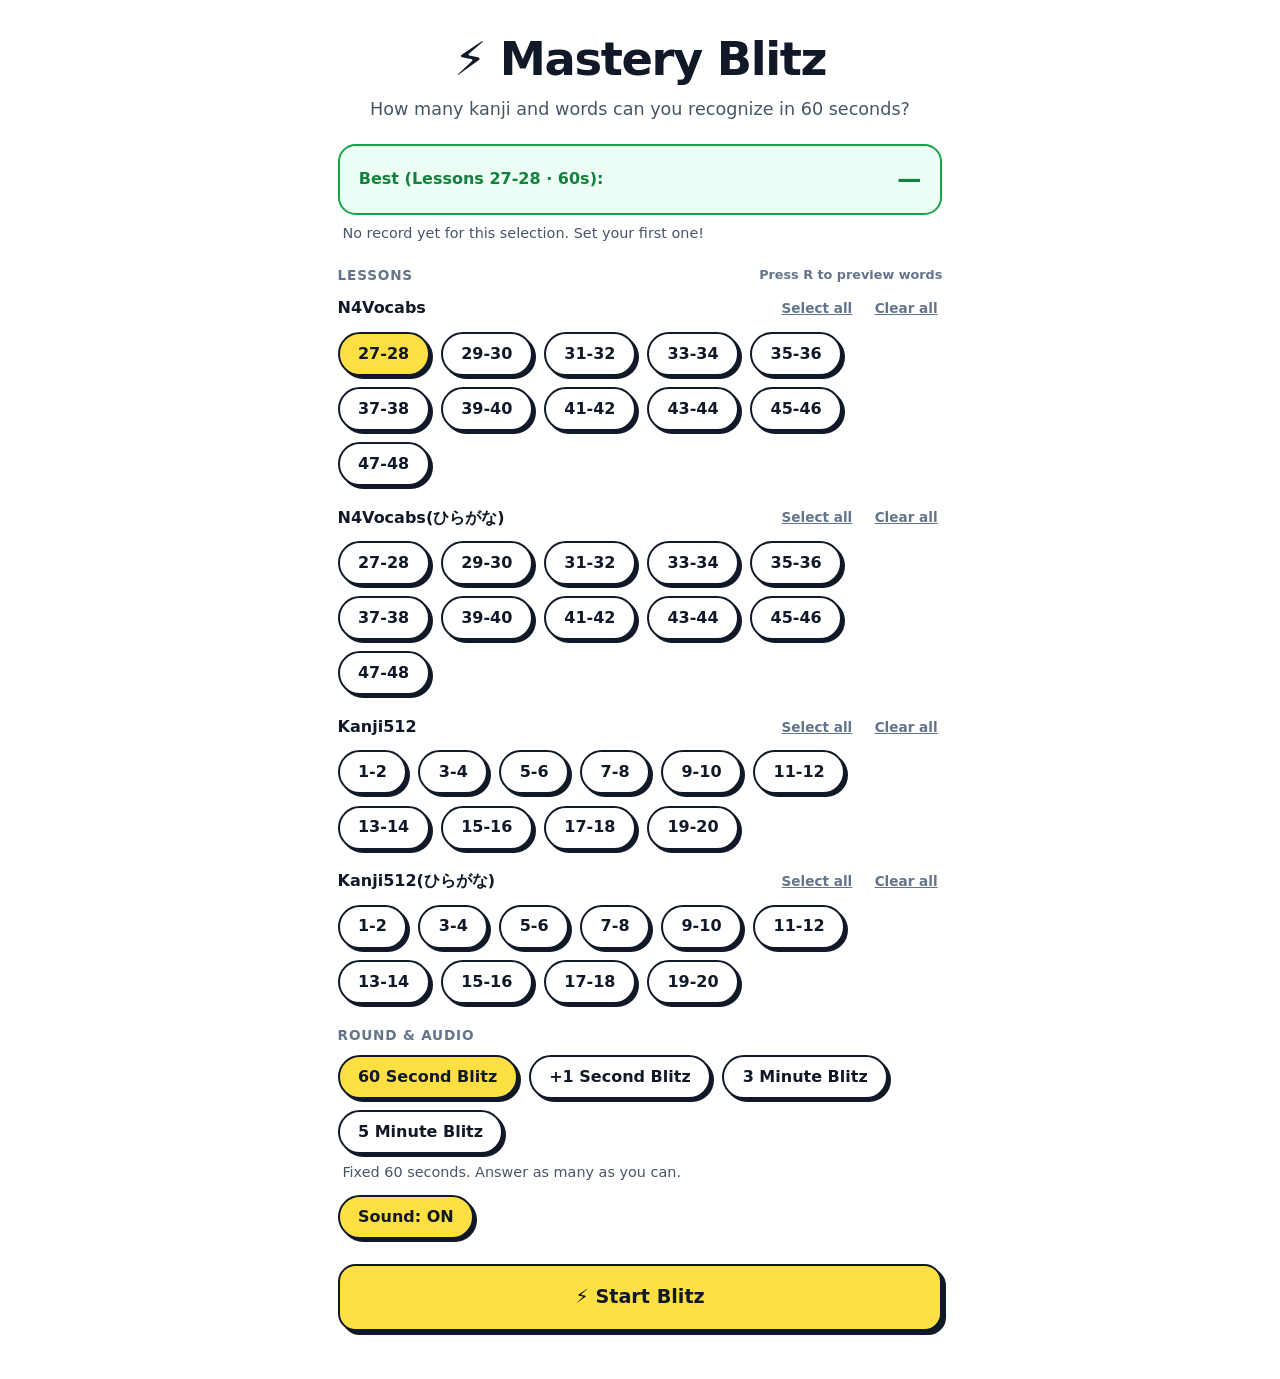
==== extra-star-student.html @ 7ad1be52 "Add files via upload" ====
<!doctype html>
<html lang="en">
<head>
<meta charset="utf-8">
<meta name="viewport" content="width=device-width, initial-scale=1, viewport-fit=cover">
<title>Mastery Blitz</title>
<style>
:root{--bg:#fff;--surface:#fff;--ink:#111827;--muted:#475569;--label:#64748b;--line:#111827;--shadow:#111827;--yellow:#ffe043;--on-y:#111827;--good:#15803d;--good-bg:#ecfdf5;--good-line:#16a34a;--bad:#b91c1c;--bad-bg:#fee2e2;--warn-bg:#fef3c7;--warn:#92400e;--warn-line:#d97706;box-sizing:border-box;padding-top:env(safe-area-inset-top,0px);padding-bottom:env(safe-area-inset-bottom,0px)}
@media (prefers-color-scheme:dark){:root:not([data-theme="light"]){--bg:#0b1220;--surface:#131c2e;--ink:#f1f5f9;--muted:#cbd5e1;--label:#94a3b8;--line:#e2e8f0;--shadow:#e2e8f0;--good:#4ade80;--good-bg:#052e1b;--good-line:#22c55e;--bad:#fca5a5;--bad-bg:#450a0a;--warn-bg:#422006;--warn:#fcd34d;--warn-line:#f59e0b}}
:root[data-theme="dark"]{--bg:#0b1220;--surface:#131c2e;--ink:#f1f5f9;--muted:#cbd5e1;--label:#94a3b8;--line:#e2e8f0;--shadow:#e2e8f0;--good:#4ade80;--good-bg:#052e1b;--good-line:#22c55e;--bad:#fca5a5;--bad-bg:#450a0a;--warn-bg:#422006;--warn:#fcd34d;--warn-line:#f59e0b}
*,*::before,*::after{box-sizing:inherit}
html,body{margin:0}
body{background:var(--bg);color:var(--ink);font:16px/1.4 "Segoe UI",system-ui,-apple-system,"Hiragino Sans","Yu Gothic",sans-serif;min-height:100%}
main{max-width:640px;margin:0 auto;padding:1.5rem 1.1rem 3rem}
[hidden]{display:none!important}
h1{font-size:clamp(2rem,8vw,2.9rem);font-weight:900;letter-spacing:-.03em;text-align:center;margin:.2rem 0 .3rem}
.sub{text-align:center;color:var(--muted);font-size:1.1rem;margin:0 0 1.4rem}
.lbl{color:var(--label);font-weight:800;font-size:.85rem;letter-spacing:.06em;text-transform:uppercase;margin:1.4rem 0 .6rem;display:flex;justify-content:space-between;align-items:center;gap:.5rem}
.lbl .mini{display:flex;gap:.9rem}
.part{display:flex;justify-content:space-between;align-items:center;gap:.5rem;margin:1.1rem 0 .55rem;font-weight:800;color:var(--ink)}.part:first-child{margin-top:0}.part .mini{display:flex;gap:.8rem}.part .link{font-size:.85rem}
.row{display:flex;flex-wrap:wrap;gap:.7rem}
button{font:inherit;color:inherit;cursor:pointer}
.chip,.btn{border:2.5px solid var(--line);border-radius:999px;background:var(--surface);color:var(--ink);font-weight:800;padding:.55rem 1.15rem;box-shadow:3px 3px 0 var(--shadow);transition:transform .08s,box-shadow .08s}
.chip:active,.btn:active,.opt:active{transform:translate(2px,2px);box-shadow:1px 1px 0 var(--shadow)}
.chip[aria-pressed="true"],.btn.y{background:var(--yellow);color:var(--on-y)}
.btn.pill{border-color:var(--warn-line);background:var(--warn-bg);color:var(--warn);box-shadow:none;cursor:default}
.btn.go{display:flex;width:100%;justify-content:center;gap:.6rem;border-radius:1.1rem;padding:1.1rem;font-size:1.2rem;margin-top:1.6rem;box-shadow:4px 4px 0 var(--shadow)}
.btn.go:disabled{opacity:.45;cursor:not-allowed}
.link{background:none;border:0;color:var(--label);font-weight:700;text-decoration:underline;padding:.3rem}
:focus-visible{outline:3px solid #2563eb;outline-offset:3px}
.best{display:flex;justify-content:space-between;align-items:center;gap:1rem;border:2.5px solid var(--good-line);background:var(--good-bg);color:var(--good);border-radius:1.1rem;padding:1.05rem 1.2rem;font-weight:800;box-shadow:0 0 0 0}
.best b{font-size:1.5rem;white-space:nowrap}
.bestsub{color:var(--muted);font-size:.9rem;margin:.5rem .3rem 0}
.hist{list-style:none;margin:0;padding:0;display:grid;gap:.4rem}
.hist li{display:flex;justify-content:space-between;gap:1rem;border-bottom:1.5px dashed var(--label);padding:.35rem 0;color:var(--muted);font-size:.95rem}
.hist b{color:var(--ink)}
/* play */
.hud{display:grid;grid-template-columns:auto 1fr auto;gap:1rem;align-items:end;margin-bottom:.7rem}
.hud small{display:block;color:var(--label);font-weight:800;font-size:.75rem;text-transform:uppercase;letter-spacing:.06em}
.hud b{font-size:2rem;font-weight:900;line-height:1;font-variant-numeric:tabular-nums}
.hud .sc{text-align:center}
.hud .tm.low b{color:var(--bad)}
.streak{border:2.5px solid var(--line);border-radius:999px;padding:.35rem .8rem;font-weight:800;background:var(--surface);white-space:nowrap}
.streak.hot{background:var(--yellow);color:var(--on-y)}
.bar{height:14px;border:2.5px solid var(--line);border-radius:99px;overflow:hidden;background:var(--surface)}
.bar i{display:block;height:100%;width:100%;background:var(--yellow);transform-origin:left}
.card{position:relative;border:2.5px solid var(--line);border-radius:1.4rem;background:var(--surface);box-shadow:5px 5px 0 var(--shadow);text-align:center;padding:2rem 1rem 1.4rem;margin:1.2rem 0}
.kanji{font-family:"Hiragino Sans","Yu Gothic","Noto Sans JP","Meiryo",sans-serif;font-weight:700;font-size:clamp(3rem,15vw,5.5rem);line-height:1.15;overflow-wrap:anywhere}
.kanji.long{font-size:clamp(2.2rem,10vw,3.8rem)}
.ask{margin:.6rem 0 0;color:var(--label);font-weight:700;font-size:.9rem}
.pop{position:absolute;right:1rem;top:.7rem;font-weight:900;color:var(--good);opacity:0;pointer-events:none}
.pop.show{animation:pop .7s ease-out}
@keyframes pop{0%{opacity:1;transform:translateY(6px)}100%{opacity:0;transform:translateY(-14px)}}
.opts{display:grid;grid-template-columns:1fr 1fr;gap:.8rem}
@media(max-width:430px){.opts{grid-template-columns:1fr}}
.opt{display:flex;gap:.7rem;align-items:center;text-align:left;border:2.5px solid var(--line);border-radius:1rem;background:var(--surface);color:var(--ink);font-weight:800;font-size:1.05rem;padding:.95rem 1rem;box-shadow:3px 3px 0 var(--shadow);min-height:3.6rem}
.opt kbd{flex:none;display:grid;place-items:center;width:1.7rem;height:1.7rem;border:2px solid var(--line);border-radius:.45rem;font:800 .8rem inherit;font-family:inherit}
.opt.good{background:var(--good-bg);border-color:var(--good-line);color:var(--good)}
.opt.bad{background:var(--bad-bg);border-color:var(--bad);color:var(--bad)}
.opt:disabled{cursor:default}
.opt.kana{font-family:"Hiragino Sans","Yu Gothic","Noto Sans JP","Meiryo",sans-serif;font-size:1.25rem}
/* result */
.big{text-align:center;margin:1rem 0}
.big b{display:block;font-size:clamp(3rem,16vw,4.6rem);font-weight:900;letter-spacing:-.03em;line-height:1}
.newbest{background:var(--yellow);color:var(--on-y);border:2.5px solid var(--line);border-radius:999px;font-weight:900;padding:.5rem 1.2rem;display:inline-block;box-shadow:3px 3px 0 var(--shadow);margin-bottom:.8rem}
.stats{display:grid;grid-template-columns:repeat(5,1fr);gap:.6rem;margin:1.2rem 0}
.stats div{border:2.5px solid var(--line);border-radius:1rem;padding:.7rem .3rem;text-align:center;background:var(--surface)}
.stats b{display:block;font-size:1.5rem;font-weight:900}
.stats small{color:var(--label);font-weight:700;font-size:.78rem;white-space:nowrap}
@media(max-width:430px){.stats{grid-template-columns:1fr 1fr}.stats div:last-child{grid-column:span 2}}
.miss{list-style:none;padding:0;margin:0;display:grid;gap:.5rem}
.miss li{display:flex;align-items:baseline;gap:.9rem;border:2px solid var(--line);border-radius:.9rem;padding:.55rem .9rem;background:var(--surface)}
.miss .kanji{font-size:1.6rem;min-width:4.5rem}
.miss span{color:var(--muted);font-weight:700}.miss span b{color:var(--good);font-size:1.05rem}.miss span small{color:var(--bad);font-weight:600;font-size:.85rem}
.two{display:grid;grid-template-columns:1fr 1fr;gap:.8rem;margin-top:1.4rem}
.two .btn{border-radius:1rem;padding:.9rem}
.rv{text-transform:none;letter-spacing:0;font-size:.8rem;font-weight:700}.rv.on{background:var(--yellow);color:var(--on-y);border:2px solid var(--line);border-radius:999px;padding:.1rem .65rem}
.peek{position:fixed;z-index:15;width:min(440px,calc(100vw - 24px));max-height:min(60vh,420px);overflow-y:auto;border:2.5px solid var(--line);border-radius:1.1rem;background:var(--surface);box-shadow:5px 5px 0 var(--shadow);padding:.8rem .9rem}
.peek h3{margin:0 0 .5rem;font-size:1rem;font-weight:900;display:flex;justify-content:space-between;gap:1rem}.peek h3 span{color:var(--label);font-weight:700;font-size:.85rem}
.peek ul{list-style:none;margin:0;padding:0;display:grid;grid-template-columns:1fr 1fr;gap:.3rem .9rem}
.peek li{display:flex;align-items:baseline;gap:.6rem;border-bottom:1.5px dashed var(--label);padding:.2rem 0;min-width:0}
.peek li .kanji{font-size:1.25rem;flex:none}.peek li span:last-child{color:var(--muted);font-weight:700;font-size:.9rem;overflow-wrap:anywhere}
@media(max-width:430px){.peek ul{grid-template-columns:1fr}}
.tm{position:relative}.pop.tp{left:100%;right:auto;top:0;margin-left:.4rem;white-space:nowrap}
.ov{position:fixed;inset:0;z-index:20;display:grid;place-items:center;background:var(--bg);padding:1.2rem}
.pm{width:min(380px,100%);border:2.5px solid var(--line);border-radius:1.4rem;background:var(--surface);box-shadow:6px 6px 0 var(--shadow);padding:1.5rem;display:grid;gap:.8rem;text-align:center}
.pm h2{margin:0;font-size:1.8rem;font-weight:900}.pm p{margin:0 0 .3rem;color:var(--muted)}.pm small{color:var(--label);font-weight:700}
.pm .btn{border-radius:1rem;padding:.9rem;font-size:1.05rem}
@media(prefers-reduced-motion:reduce){.pop.show{animation:none;opacity:1}.chip,.btn{transition:none}}
</style>
</head>
<body>
<main>

<section id="setup">
  <h1>⚡ Mastery Blitz</h1>
  <p class="sub" id="sub"></p>
  <div class="best"><span id="bestLbl">Best:</span><b id="bestPts">—</b></div>
  <p class="bestsub" id="bestSub"></p>

  <div class="lbl"><span>Lessons</span><span class="rv" id="rvHint"></span></div>
  <div id="chips"></div>

  <div class="lbl"><span>Round &amp; audio</span></div>
  <div class="row" id="modes"></div>
  <p class="bestsub" id="modeNote"></p>
  <div class="row" style="margin-top:.8rem"><button class="chip" id="snd" aria-pressed="true">Sound: ON</button></div>

  <button class="btn y go" id="start">⚡ Start Blitz</button>

  <div id="histWrap"><div class="lbl"><span>Recent rounds</span><button class="link" id="reset">Reset records</button></div><ul class="hist" id="hist"></ul></div>
</section>

<section id="play" hidden>
  <div class="hud">
    <div class="tm" id="tmBox"><small>Time</small><b id="tm">60</b><span class="pop tp" id="tpop">+1s</span></div>
    <div class="sc"><small>Score</small><b id="sc">0</b></div>
    <div class="streak" id="stk">Streak 0</div>
  </div>
  <div class="bar"><i id="bar"></i></div>
  <div class="card"><span class="pop" id="pop"></span><div class="kanji" id="k" lang="ja"></div><p class="ask">What does it mean?</p></div>
  <div class="opts" id="opts" aria-live="polite"></div>
  <p style="margin:1.2rem 0 0;display:flex;justify-content:center;gap:1.6rem"><button class="link" id="pz">Pause (Esc)</button><button class="link" id="quit">End round</button></p>
</section>

<section id="result" hidden>
  <div class="big"><div id="nb"></div><small style="color:var(--label);font-weight:800">TIME’S UP · FINAL SCORE</small><b id="rs">0</b><span id="rl" style="color:var(--muted);font-weight:700"></span></div>
  <div class="stats" id="rstats"></div>
  <div id="missWrap"><div class="lbl"><span id="missTitle">Review wrong answers</span></div><ul class="miss" id="miss"></ul></div>
  <div class="two"><button class="btn y" id="again">⚡ Play again</button><button class="btn" id="back">Change lessons</button></div>
</section>

</main>
<div class="peek" id="peek" hidden role="tooltip"></div>
<div class="ov" id="pause" hidden role="dialog" aria-modal="true" aria-label="Paused">
  <div class="pm"><h2>⏸ Paused</h2><p>The timer is stopped.</p>
    <button class="btn y" id="resume">▶ Resume</button>
    <button class="btn" id="restart">↻ Restart</button>
    <button class="btn" id="home">⌂ Main page</button>
    <small>Press Esc to resume</small></div>
</div>
<script>
const D = {
  "27-28": [
      ["空", "sky"],
      ["空港", "airport"],
      ["残業する", "to overtime"],
      ["産業", "industry"],
      ["工業", "industry"],
      ["授業", "class / lesson"],
      ["本日休業", "closure day"],
      ["鳥", "bird"],
      ["小鳥", "little bird"],
      ["白鳥", "swan"],
      ["通る", "to pass through"],
      ["通う", "to commute"],
      ["通学", "to go to school"],
      ["大通り", "main street"],
      ["交通", "traffic"],
      ["味", "taste"],
      ["意味", "meaning"],
      ["趣味", "hobby"],
      ["興味", "interest"],
      ["運", "luck"],
      ["運がいい", "good fortune"],
      ["運賃", "fare"],
      ["運転する", "to drive"],
      ["力", "strength"],
      ["体力", "strength"],
      ["色", "color"],
      ["茶色", "brown"],
      ["特色", "distinction"],
      ["景色", "scenery"],
      ["取る", "to take"],
      ["荷物", "baggage"],
      ["簡単", "easy"],
      ["覚える", "to memorize"],
      ["自動販売機", "automatic vending machine"],
      ["忙しい", "busy"],
      ["給料", "salary"],
      ["習慣", "custom"],
      ["涼しい", "cool"],
      ["涼風", "cool breeze"],
      ["将来", "future"],
      ["夢", "dream"],
      ["疲れる", "to get tired"],
      ["痛い", "painful"],
      ["彼", "he"],
      ["彼女", "she"],
      ["最近", "recently"],
      ["建てる", "to build"],
      ["着る", "to wear"],
      ["着く", "to arrive"],
      ["着物", "Japanese clothes"],
      ["出張", "business trip"],
      ["仕事", "work"],
      ["家事", "household chores"],
      ["火事", "fire"],
      ["用事", "business / engagement"],
      ["大事な", "important"],
      ["事", "thing / matter"],
      ["答える", "to answer"],
      ["答え", "answer"],
      ["解答", "answer"],
      ["元気な", "energetic"],
      ["元日", "New Year's Day"],
      ["紀元前", "before Christ / A.D."],
      ["明るい", "bright"],
      ["明日", "tomorrow"],
      ["発明", "invention"],
      ["近い", "near"],
      ["近所", "neighborhood / vicinity"],
      ["強い", "strong"],
      ["勉強する", "to study"],
      ["強風", "strong wind"],
      ["着信（メール）", "received mail"],
      ["映す", "reflect"],
      ["映画", "movie"],
      ["映画館", "theater"]
  ],
  "29-30": [
      ["地図", "map"],
      ["地下鉄", "subway train"],
      ["土地", "soil / land"],
      ["地震", "earthquake"],
      ["走る", "to run"],
      ["力走する", "runs as hard as one can"],
      ["集める", "to gather"],
      ["集まる", "assemble"],
      ["文集", "anthology"],
      ["集合する", "to assemble"],
      ["研究する", "to research"],
      ["研究者", "researcher"],
      ["研究室", "research room"],
      ["水曜日", "Wednesday"],
      ["重い", "heavy"],
      ["重大な", "important / serious"],
      ["体重", "weight"],
      ["池", "pond"],
      ["電池", "battery"],
      ["形", "shape"],
      ["人形", "doll"],
      ["正方形", "square"],
      ["図形", "figure"],
      ["ひ形", "rhombus"],
      ["横", "beside"],
      ["橋", "bridge"],
      ["決める", "to decide"],
      ["相談", "consultation"],
      ["首相", "prime minister"],
      ["忘れる", "to forget"],
      ["夏", "summer"],
      ["授業", "lesson / class"],
      ["ご苦労さま", "thanks for today"],
      ["希望", "wish"],
      ["復習する", "to review"],
      ["植える", "to plant"],
      ["机", "table / desk"],
      ["真ん中", "center"],
      ["花びん", "flower vase"],
      ["うら", "back / rear"],
      ["地震", "earthquake"],
      ["電池", "battery"],
      ["地下鉄", "subway train"],
      ["特に", "especially"],
      ["特急", "express"],
      ["特別な", "special"],
      ["有名", "famous"],
      ["有名な", "famous"],
      ["有料", "with pay"],
      ["頼り", "dependence"],
      ["会社員", "company employee"],
      ["銀行員", "bank teller"],
      ["店員", "clerk"],
      ["会員", "member"],
      ["医者", "doctor"],
      ["医学", "medical science"],
      ["医院", "clinic"],
      ["者", "person"],
      ["歯医者", "dentist"],
      ["学者", "scholar"],
      ["作者", "author"],
      ["本屋", "bookstore"],
      ["屋上", "rooftop"],
      ["八百屋", "vegetable shop"],
      ["部屋", "room"],
      ["生む", "bear / give birth"],
      ["生産する", "to produce"],
      ["財産", "property / asset"],
      ["道具", "tools"],
      ["不足する", "run short"],
      ["不安な", "anxious"],
      ["不運な", "bad luck"],
      ["切る", "to cut"],
      ["切手", "stamp"],
      ["大切な", "important"],
      ["親切な", "kind"]
  ],
  "31-32": [
      ["東", "east"],
      ["東京", "Tokyo"],
      ["西", "west"],
      ["南", "south"],
      ["北", "north"],
      ["北海道", "Hokkaido"],
      ["雨", "rain"],
      ["風", "wind"],
      ["台風", "typhoon"],
      ["洋風", "western style"],
      ["風景", "scenery / view"],
      ["夕方", "evening"],
      ["方", "direction"],
      ["服", "clothes"],
      ["洋服", "western clothes"],
      ["和服", "Japanese clothes"],
      ["制服", "uniform"],
      ["予定", "schedule / plan"],
      ["晴れる", "to become sunny"],
      ["星", "star"],
      ["熱", "fever"],
      ["熱い", "hot"],
      ["暑い", "hot"],
      ["予約", "reservation"],
      ["約束", "promise"],
      ["辞書", "dictionary"],
      ["練習", "practice"],
      ["返す", "return"],
      ["返事", "reply"],
      ["返信", "answer / reply"],
      ["くり返す", "repeat"],
      ["最近", "recently"],
      ["続ける", "to continue"],
      ["お客さん", "customer"],
      ["角", "corner"],
      ["政治", "politics"],
      ["治る", "to cure"],
      ["合格", "to pass"],
      ["卒業", "to graduate"],
      ["入学試験", "entrance exam"],
      ["実験", "experiment"],
      ["経験", "experience"],
      ["実験する", "to have an exam"],
      ["連休", "successive holidays"],
      ["会議", "conference"],
      ["広い", "wide"],
      ["広場", "plaza"],
      ["広大な", "vast / broad"],
      ["良い", "good"],
      ["良心", "conscience"],
      ["海", "sea"],
      ["海外", "overseas"],
      ["北海道", "Hokkaido"],
      ["林", "wood"],
      ["小林さん", "Japanese family name"],
      ["林道", "path through a forest"],
      ["用事", "something to do"],
      ["利用する", "to use"],
      ["子供用", "for children"],
      ["赤い", "red"],
      ["赤ちゃん", "baby"],
      ["赤信号", "red light"],
      ["赤道", "equator"],
      ["森", "forest"],
      ["森さん", "Japanese family name"],
      ["森林", "forest"],
      ["正しい", "correct"],
      ["正月", "New Year / January"],
      ["正門", "main gate"],
      ["青い", "blue"],
      ["青空", "blue sky"],
      ["青春", "youth / adolescence"],
      ["白い", "white"],
      ["真っ黒", "pitch-black"]
  ],
  "33-34": [
      ["以内", "within"],
      ["以外", "other than"],
      ["以前", "before"],
      ["以上", "more than"],
      ["以下", "less than"],
      ["質問する", "to ask"],
      ["薬", "medicine"],
      ["目薬", "eye drop"],
      ["薬品", "medicine"],
      ["注意する", "to pay attention"],
      ["注文する", "to order"],
      ["注射", "injection"],
      ["閉める", "to close"],
      ["閉じる", "to close"],
      ["閉める", "to close"],
      ["閉館する", "closing building"],
      ["閉会式", "closing ceremony"],
      ["番", "number"],
      ["電話番号", "telephone number"],
      ["番号", "number"],
      ["交通", "traffic"],
      ["危ない", "dangerous"],
      ["道具", "tool"],
      ["出席", "attendance"],
      ["払う", "to pay"],
      ["無理", "impossible"],
      ["失敗", "fail"],
      ["失礼", "rude"],
      ["黄色", "yellow"],
      ["非常口", "emergency exit"],
      ["逃げる", "to escape"],
      ["規則", "rules"],
      ["守る", "to follow"],
      ["歯", "teeth"],
      ["並べる", "to arrange / line"],
      ["立ち入り禁止", "no entry"],
      ["本日休業", "closed today"],
      ["暑い", "hot"],
      ["下げる", "to lower"],
      ["上げる", "to lift"],
      ["入り口", "entrance"],
      ["説明", "explanation"],
      ["先", "tip / ahead"],
      ["入れる", "to insert"],
      ["便利な", "convenient"],
      ["利用する", "to use"],
      ["利子", "interest / debt"],
      ["有利な", "advantageous"],
      ["四季", "four seasons"],
      ["季節", "season"],
      ["節分", "day before the beginning of spring"],
      ["春", "spring"],
      ["青春", "youth / adolescence"],
      ["夏", "summer"],
      ["夏休み", "summer vacation"],
      ["夏祭り", "summer festival"],
      ["夏服", "summer clothes"],
      ["秋", "autumn / fall"],
      ["秋田県", "Akita prefecture"],
      ["秋分の日", "autumn equinox day"],
      ["冬", "winter"],
      ["冬休み", "winter vacation"],
      ["春夏秋冬", "four seasons"],
      ["専門", "specialty"],
      ["画家", "artist"],
      ["日本画", "Japanese-style painting"],
      ["音", "sound / noise"],
      ["高音", "high tone"],
      ["歌う", "to sing"],
      ["歌手", "singer"],
      ["モノマネ", "imitate"],
      ["読み方", "way of reading"],
      ["あの方", "that person"]
  ],
  "35-36": [
      ["正しい", "correct"],
      ["毎日", "every day"],
      ["体", "body"],
      ["体重", "weight"],
      ["顔", "face"],
      ["顔色", "face"],
      ["首", "neck"],
      ["首都", "capital city"],
      ["手首", "wrist"],
      ["心", "heart"],
      ["安心する", "to be relieved"],
      ["心配する", "to worry"],
      ["中心", "center"],
      ["暖かい", "warm"],
      ["暖冬", "warm winter"],
      ["暖房", "heater"],
      ["温暖化", "warm"],
      ["一度", "once"],
      ["今度", "next time"],
      ["25度", "25 degree"],
      ["温度", "temperature"],
      ["時計", "watch"],
      ["計画", "plan"],
      ["計る", "to make a plan"],
      ["合計", "sum"]
  ],
  "37-38": [
      ["発明", "invention"],
      ["発見する", "to discover"],
      ["発音", "pronunciation"],
      ["光", "ray"],
      ["光る", "shine"],
      ["日光", "sunlight"],
      ["観光", "sightseeing"],
      ["晩御飯", "dinner"],
      ["台", "stand / rack"],
      ["台所", "kitchen"],
      ["土台", "foundation"],
      ["問題", "problem"],
      ["題名", "title"],
      ["宿題", "homework"],
      ["話題", "subject / topic"],
      ["待つ", "to wait"],
      ["待ち合わせ", "rendezvous"],
      ["招待する", "to invite"],
      ["期待する", "to expect"],
      ["米", "rice"],
      ["米国", "the United States"],
      ["白米", "white polished rice"],
      ["成功", "success"],
      ["法", "law"],
      ["成田空港", "Narita airport"],
      ["拾う", "to pick up"],
      ["捨てる", "to throw away"],
      ["輸出", "export"],
      ["招待する", "to invite"],
      ["呼ぶ", "to call"],
      ["原料", "raw material"],
      ["科学", "science"],
      ["教科書", "textbook"],
      ["外科", "surgery"],
      ["内科", "internal medicine"],
      ["科学者", "scientist"],
      ["頼む", "request / ask"],
      ["技術", "skill"],
      ["退院", "to discharge from hospital"],
      ["性格", "personality"],
      ["海岸", "seashore"],
      ["変わる", "to change"],
      ["変な", "strange"],
      ["大変な", "extremely difficult"],
      ["変化する", "to change"],
      ["病気", "illness"],
      ["病院", "hospital"],
      ["病人", "sick person"],
      ["急病", "sudden illness"],
      ["歌手", "singer"],
      ["世界中", "whole world"],
      ["屋上", "rooftop"],
      ["土地", "land / lot"],
      ["慣れる", "to be used to"],
      ["日光", "sunlight"],
      ["成田", "Narita"],
      ["行う", "to conduct"],
      ["運ぶ", "to carry"],
      ["小学校", "elementary school"],
      ["朝", "morning"],
      ["今朝", "this morning"],
      ["朝日", "morning sun"],
      ["朝食", "breakfast"],
      ["昼", "noon"],
      ["昼休み", "noon break"],
      ["昼ご飯", "lunch"],
      ["昼食", "lunch"],
      ["夜", "night"],
      ["今夜", "tonight"],
      ["夜店", "night stand / stall"],
      ["夜食", "late supper"],
      ["夕日", "evening sun"],
      ["夕食", "dinner"],
      ["今晩", "tonight"],
      ["毎晩", "every night"]
  ],
  "39-40": [
      ["電話代", "telephone bill"],
      ["死ぬ", "to die"],
      ["死者", "deceased"],
      ["急死", "sudden death"],
      ["病死", "die of disease"],
      ["合う", "fit"],
      ["合格", "to pass"],
      ["結婚する", "to marry"],
      ["結婚式", "wedding ceremony"],
      ["全部", "all"],
      ["次", "next"],
      ["必ず", "without fail"],
      ["必要な", "necessary"],
      ["要る", "to need"],
      ["交通事故", "traffic accident"],
      ["絶対に", "absolutely"],
      ["全然", "not at all"],
      ["難しい", "difficult"],
      ["残る", "to be left / remain"],
      ["残業する", "to work overtime"],
      ["残念な", "regrettable"],
      ["複雑な", "complicated"],
      ["雑誌", "magazine"],
      ["裏", "front"],
      ["倒れる", "to fall down"],
      ["込む", "be crowded"],
      ["申し込む", "to apply"],
      ["確かめる", "make sure"],
      ["確認", "confirmation"],
      ["大人", "adult"],
      ["返事", "reply"],
      ["台風", "typhoon"],
      ["遅刻", "late"],
      ["早退", "undertime"],
      ["出発", "departure"],
      ["到着", "arrival"],
      ["危険", "danger"],
      ["試合", "competition / game"],
      ["止まる", "stop"],
      ["中止する", "to cancel"],
      ["一時停止", "halt"],
      ["歩く", "walk"],
      ["散歩する", "to stroll"],
      ["進歩する", "to progress"],
      ["横断歩道", "pedestrian crossing"],
      ["持つ", "to carry / hold"],
      ["気持ち", "feeling"],
      ["持ち物", "belonging"],
      ["支持する", "to support / sympathy"],
      ["家", "house"],
      ["画家", "artist / painter"],
      ["家内", "wife"],
      ["家庭", "home / household"],
      ["民族", "ethnic group"],
      ["家族", "family"],
      ["水族館", "aquarium"],
      ["親", "parent"],
      ["母親", "mother"],
      ["親切な", "kind"],
      ["親しい", "close / intimate"],
      ["兄", "older brother"],
      ["お兄さん", "older brother"],
      ["弟", "younger brother"],
      ["兄弟", "siblings"],
      ["姉", "older sister"],
      ["お姉さん", "older sister"],
      ["妹", "younger sister"],
      ["姉妹", "sisters"],
      ["姉妹都市", "sister city"],
      ["私立大学", "private university"],
      ["自分", "oneself"],
      ["自動ドア", "automatic door"],
      ["自由", "freedom"],
      ["自然", "nature / natural"]
  ],
  "41-42": [
      ["説明", "explanation"],
      ["進む", "proceed"],
      ["進歩", "progress"],
      ["先進国", "advanced nation"],
      ["進学", "going to college"],
      ["アジル産", "produced in Brazil"],
      ["動物園", "zoo"],
      ["公園", "park"],
      ["以内", "within"],
      ["専門", "specialty"],
      ["案内する", "to guide"],
      ["内側", "interior / inside"],
      ["変化する", "to change"],
      ["文化", "culture"],
      ["化学", "chemistry"],
      ["映画化", "film making / dramatization"],
      ["石", "stone"],
      ["石油", "kerosene"],
      ["和室", "Japanese-style room"],
      ["平和", "peace"],
      ["戦争", "war"],
      ["関西", "Kansai region"],
      ["関係", "relation"],
      ["目的", "purpose"],
      ["紹介", "introduction"],
      ["経済", "economics"],
      ["法律", "law"],
      ["薄い", "thin"],
      ["主人", "husband / lord"],
      ["主食", "staple diet (food)"],
      ["主な", "main"],
      ["文法", "grammar"],
      ["代わり", "substitute"],
      ["厚い", "thick"],
      ["持ち主", "owner"],
      ["品物", "goods"],
      ["電気製品", "electronic products"],
      ["作品", "work / piece"],
      ["品質", "quality"],
      ["国民", "national citizens"],
      ["市民", "citizen"],
      ["民主主義", "democracy"],
      ["料金", "fare / charge"],
      ["食料品", "food stuff"],
      ["資料", "data / information"],
      ["材料", "ingredients"],
      ["料理", "dish / cooking"],
      ["地理", "geography"],
      ["無理な", "impossible"],
      ["理由", "reason"],
      ["犬", "dog"],
      ["子犬", "puppy"],
      ["日本犬", "Japanese dog"],
      ["同じ", "same"],
      ["同時に", "at the same time"],
      ["同級生", "classmate"],
      ["肉", "meat"],
      ["牛肉", "beef"],
      ["肉屋", "meat shop"],
      ["豚肉", "pork"],
      ["間に合う", "to be in time"],
      ["場合", "case / circumstance"],
      ["都合がいい", "convenience"],
      ["知る", "to know"],
      ["知り合い", "acquaintance"],
      ["思う", "to think"],
      ["思い出す", "to remember"],
      ["思い出", "memory"],
      ["思想", "thought / idea"],
      ["菜食", "vegetarian"],
      ["青菜", "green vegetable"],
      ["借りる", "to borrow"],
      ["借金", "debt"],
      ["貸す", "to lend"],
      ["貸家", "house for rent"]
  ],
  "43-44": [
      ["回す", "to spin"],
      ["一回", "once"],
      ["前回", "previous time"],
      ["最終回", "last round / episode"],
      ["回転ずし", "revolving sushi shop"],
      ["起こす", "to wake up"],
      ["早起き", "get up early"],
      ["起業家", "entrepreneur"],
      ["頭", "head"],
      ["頭がいい", "clever"],
      ["頭痛", "headache"],
      ["短い", "short"],
      ["短時間", "short time"],
      ["低下", "fall"],
      ["低下する", "to decline"],
      ["低気圧", "low pressure"],
      ["軽い", "light"],
      ["軽食", "light meal / snacks"],
      ["洗う", "wash"],
      ["手洗い", "washroom"],
      ["洗濯", "wash clothes"],
      ["洋服", "clothes"],
      ["東洋", "eastern"],
      ["大西洋", "Atlantic"],
      ["西洋", "western"],
      ["別れる", "break up"],
      ["別々", "separately"],
      ["区別する", "to distinguish"],
      ["分類する", "to classify"],
      ["特別な", "special"],
      ["幸せ", "happiness"],
      ["笑う", "to laugh"],
      ["泣く", "to cry"],
      ["静かな", "quiet"],
      ["理由", "reason"],
      ["増える", "to increase"],
      ["減らす", "decrease"],
      ["倍", "times"],
      ["何倍", "how many times"],
      ["適当な", "appropriate"],
      ["政治", "politics"],
      ["政府", "government"],
      ["美しい", "beautiful"],
      ["美術館", "art museum"],
      ["連れる", "accompany"],
      ["国連", "United Nations"],
      ["連絡", "contact"],
      ["野原", "field"],
      ["野鳥", "wild bird"],
      ["分野", "field (medicine etc.)"],
      ["お茶", "tea"],
      ["茶色", "brown"],
      ["喫茶店", "coffee / tea shop"],
      ["紅茶", "tea"],
      ["ご飯", "rice"],
      ["夕飯", "dinner"],
      ["晩御飯", "dinner"],
      ["昼飯", "lunch"],
      ["代わる", "take the place of"],
      ["代わりに", "instead of"],
      ["時代", "time / period"],
      ["クラス代", "class fee"],
      ["使う", "to use"],
      ["大使館", "embassy"],
      ["使用中", "during use"],
      ["通知", "notice / notification"],
      ["知識", "knowledge"],
      ["売る", "to sell"],
      ["売り場", "selling area"],
      ["西洋化", "westernized"],
      ["安心", "relief"],
      ["何本", "how many long objects"],
      ["通る", "to pass"]
  ],
  "45-46": [
      ["市", "city"],
      ["市長", "city mayor"],
      ["市場", "market"],
      ["区", "ward"],
      ["北区", "North ward"],
      ["文京区", "Bunkyo ward"],
      ["区長", "ward chief"],
      ["引く", "to pull"],
      ["引き出し", "drawer"],
      ["引力", "gravitation"],
      ["太い", "fat"],
      ["太陽", "sun"],
      ["好きな", "favorite"],
      ["好意", "affection"],
      ["好物", "favorite thing"],
      ["働く", "work"],
      ["労働者", "laborer"],
      ["押す", "to push"],
      ["細い", "thin"],
      ["細かい", "fine"],
      ["細工", "workmanship"],
      ["冷たい", "cold (touch)"],
      ["冷蔵庫", "refrigerator"],
      ["冷やす", "to chill"],
      ["寝る", "to sleep"],
      ["受ける", "to take (exam) / receive"],
      ["受付", "reception area"],
      ["付く", "to stick"],
      ["飛行機", "airplane"],
      ["飛ぶ", "to fly / jump"],
      ["船", "ship"],
      ["船便", "sea mail"],
      ["一段目", "1st layer"],
      ["階段", "stairs"],
      ["3階", "3rd floor"],
      ["値段", "price"],
      ["役に立つ", "useful"],
      ["市役所", "City hall"],
      ["優しい", "kind"],
      ["原国", "country"],
      ["論文", "thesis"],
      ["添付", "file attached"],
      ["宅配便", "home delivery"],
      ["作る", "to make"],
      ["作文", "composition"],
      ["作家", "author"],
      ["作業", "work / operation"],
      ["送る", "to send"],
      ["送金", "remittance"],
      ["放送", "broadcasting"],
      ["送信", "sending message"],
      ["場所", "place"],
      ["広場", "plaza"],
      ["運動場", "playground"],
      ["立つ", "stand up"],
      ["建物", "building"],
      ["建築", "architecture"],
      ["買物", "shopping"],
      ["動物", "animal"],
      ["勝敗", "victory"],
      ["留守", "absence (home)"],
      ["病院", "hospital"],
      ["入院する", "to be hospitalized"],
      ["大学院", "postgraduate school"],
      ["映画館", "cinema"],
      ["大使館", "embassy"],
      ["旅館", "Japanese-style hotel"],
      ["食堂", "canteen"],
      ["行動", "behavior"],
      ["教室", "classroom"],
      ["地下室", "basement"],
      ["待合室", "waiting room"],
      ["事務室", "office"],
      ["太陽", "sun"]
  ],
  "47-48": [
      ["声", "voice"],
      ["大声", "loud voice"],
      ["暗い", "dark"],
      ["暗号", "secret code"],
      ["弱い", "weak"],
      ["強弱", "strength & weakness"],
      ["遠い", "far"],
      ["遠足", "school excursion"],
      ["野菜", "vegetable"],
      ["反対", "opposite"],
      ["伝える", "to relay"],
      ["孫", "young"],
      ["両親", "parents"],
      ["両方", "both"],
      ["両手", "both hands"],
      ["両替え", "change"],
      ["遊ぶ", "to play"],
      ["薬", "drug"],
      ["野球", "baseball"],
      ["育てる", "to raise"],
      ["温かい", "warm"],
      ["温泉", "hot spring"],
      ["燃える", "burnable"],
      ["吹く", "to blow"],
      ["落とす", "to drop"],
      ["落ちる", "to fall"],
      ["届く", "to arrive"],
      ["届ける", "to deliver"],
      ["賛成", "agree"],
      ["恋人", "lovers"],
      ["庭", "garden"],
      ["妻", "wife"],
      ["夫", "husband"],
      ["祖母", "grandmother"],
      ["祖父", "grandfather"],
      ["男性", "male"],
      ["化粧", "makeup"],
      ["人口", "population"],
      ["発表", "announcement"],
      ["暗証番号", "PIN"],
      ["図", "diagram"],
      ["地図", "map"],
      ["図書館", "library"],
      ["合図", "signal"],
      ["交通", "traffic"],
      ["交差点", "road crossing"],
      ["交番", "police box"],
      ["交代", "change"],
      ["終わる", "to finish"],
      ["終電", "last train / last holiday"],
      ["開ける", "to open"],
      ["開く", "to open"],
      ["開店", "the opening of a shop"],
      ["開始する", "to start"],
      ["始め", "at start"],
      ["開始する", "to start"],
      ["始発", "starting point"],
      ["信号", "traffic lights"],
      ["三号室", "room no. 3"],
      ["号外", "extra newspaper"],
      ["教える", "to teach"],
      ["教室", "classroom"],
      ["教科書", "textbook"],
      ["教会", "church"],
      ["勉強する", "to study"],
      ["習う", "to learn"],
      ["練習", "practice"],
      ["復習する", "to review"],
      ["習慣", "custom"],
      ["考える", "to think"],
      ["考古学", "archaeology"],
      ["問い", "query"],
      ["試合", "competition / game"],
      ["試験", "exam"],
      ["入試", "entrance exam"],
      ["試す", "to test / to try"]
  ],
  "1-2": [
      ["一", "one"],
      ["二", "two"],
      ["三", "three"],
      ["四", "four"],
      ["五", "five"],
      ["六", "six"],
      ["七", "seven"],
      ["八", "eight"],
      ["九", "nine"],
      ["十", "ten"],
      ["百", "hundred"],
      ["千", "thousand"],
      ["万", "ten thousand"],
      ["円", "yen / circle"],
      ["口", "mouth"],
      ["目", "eye"],
      ["日", "day / sun"],
      ["月", "month / moon"],
      ["火", "fire"],
      ["水", "water"],
      ["木", "tree"],
      ["金", "gold / money"],
      ["土", "soil / earth"],
      ["曜", "weekday"],
      ["本", "book / origin"],
      ["人", "person"],
      ["今", "now"],
      ["寺", "temple"],
      ["時", "time / hour"],
      ["半", "half"],
      ["刀", "sword"],
      ["分", "divide / minute"]
  ],
  "3-4": [
      ["上", "up / above"],
      ["下", "down / below"],
      ["中", "middle"],
      ["外", "outside"],
      ["右", "right"],
      ["工", "craft / construction"],
      ["左", "left"],
      ["前", "before / front"],
      ["後", "after / behind"],
      ["午", "noon"],
      ["門", "gate"],
      ["間", "between / interval"],
      ["東", "east"],
      ["西", "west"],
      ["南", "south"],
      ["北", "north"],
      ["田", "rice field"],
      ["力", "power"],
      ["男", "man"],
      ["女", "woman"],
      ["子", "child"],
      ["学", "study"],
      ["生", "life / birth"],
      ["先", "ahead / previous"],
      ["何", "what"],
      ["父", "father"],
      ["母", "mother"],
      ["年", "year"],
      ["去", "past / leave"],
      ["毎", "every"],
      ["王", "king"],
      ["国", "country"]
  ],
  "5-6": [
      ["見", "see"],
      ["行", "go"],
      ["米", "rice"],
      ["来", "come"],
      ["良", "good"],
      ["食", "eat"],
      ["飲", "drink"],
      ["会", "meet"],
      ["耳", "ear"],
      ["聞", "hear / listen"],
      ["言", "say"],
      ["話", "speak"],
      ["立", "stand"],
      ["待", "wait"],
      ["周", "circumference / around"],
      ["週", "week"],
      ["大", "big"],
      ["小", "small"],
      ["高", "high / expensive"],
      ["安", "cheap / peaceful"],
      ["新", "new"],
      ["古", "old"],
      ["元", "origin"],
      ["気", "spirit / energy"],
      ["多", "many"],
      ["少", "few"],
      ["広", "wide"],
      ["早", "early"],
      ["長", "long"],
      ["明", "bright"],
      ["好", "like"],
      ["友", "friend"]
  ],
  "7-8": [
      ["入", "enter"],
      ["出", "exit"],
      ["市", "city / market"],
      ["町", "town"],
      ["村", "village"],
      ["雨", "rain"],
      ["電", "electricity"],
      ["車", "car"],
      ["馬", "horse"],
      ["駅", "station"],
      ["社", "company / shrine"],
      ["校", "school"],
      ["店", "shop"],
      ["銀", "silver"],
      ["病", "illness"],
      ["院", "institution"],
      ["休", "rest"],
      ["走", "run"],
      ["起", "wake up"],
      ["貝", "shellfish"],
      ["買", "buy"],
      ["売", "sell"],
      ["読", "read"],
      ["書", "write"],
      ["帰", "return"],
      ["勉", "study"],
      ["弓", "bow"],
      ["虫", "insect"],
      ["強", "strong"],
      ["持", "hold"],
      ["名", "name"],
      ["語", "language"]
  ],
  "9-10": [
      ["春", "spring"],
      ["夏", "summer"],
      ["秋", "autumn"],
      ["冬", "winter"],
      ["朝", "morning"],
      ["昼", "daytime"],
      ["夕", "evening"],
      ["方", "direction / person"],
      ["晩", "night"],
      ["夜", "night"],
      ["心", "heart"],
      ["手", "hand"],
      ["足", "foot / leg"],
      ["体", "body"],
      ["首", "neck"],
      ["道", "road"],
      ["山", "mountain"],
      ["川", "river"],
      ["林", "grove"],
      ["森", "forest"],
      ["空", "sky"],
      ["海", "sea"],
      ["化", "change"],
      ["花", "flower"],
      ["天", "heaven / sky"],
      ["赤", "red"],
      ["青", "blue"],
      ["白", "white"],
      ["黒", "black"],
      ["色", "color"],
      ["魚", "fish"],
      ["犬", "dog"]
  ],
  "11-12": [
      ["料", "materials / fee"],
      ["理", "reason / logic"],
      ["反", "oppose"],
      ["飯", "meal / cooked rice"],
      ["牛", "cow"],
      ["豚", "pig"],
      ["鳥", "bird"],
      ["肉", "meat"],
      ["茶", "tea"],
      ["予", "beforehand"],
      ["野", "field"],
      ["菜", "vegetable"],
      ["切", "cut"],
      ["作", "make"],
      ["未", "not yet"],
      ["味", "taste"],
      ["音", "sound"],
      ["楽", "music / enjoyment"],
      ["歌", "song"],
      ["自", "self"],
      ["転", "turn / roll"],
      ["乗", "ride"],
      ["写", "copy / photograph"],
      ["真", "true"],
      ["台", "stand"],
      ["央", "center"],
      ["映", "reflect / project"],
      ["画", "picture"],
      ["羊", "sheep"],
      ["洋", "ocean / western"],
      ["服", "clothes"],
      ["着", "wear / arrive"]
  ],
  "13-14": [
      ["家", "house"],
      ["矢", "arrow"],
      ["族", "family / tribe"],
      ["親", "parent"],
      ["兄", "older brother"],
      ["姉", "older sister"],
      ["弟", "younger brother"],
      ["妹", "younger sister"],
      ["私", "I / private"],
      ["夫", "husband"],
      ["妻", "wife"],
      ["主", "main / owner"],
      ["住", "live"],
      ["糸", "thread"],
      ["氏", "surname / clan"],
      ["紙", "paper"],
      ["教", "teach"],
      ["室", "room"],
      ["羽", "wing"],
      ["習", "learn / practice"],
      ["漢", "China / Chinese"],
      ["字", "character / letter"],
      ["式", "ceremony / style"],
      ["試", "test / try"],
      ["験", "test / examination"],
      ["宿", "lodging"],
      ["題", "topic / title"],
      ["文", "sentence / writing"],
      ["英", "excellent / English"],
      ["質", "quality"],
      ["問", "question"],
      ["説", "explain"]
  ],
  "15-16": [
      ["遠", "far"],
      ["近", "near"],
      ["者", "person"],
      ["暑", "hot (weather)"],
      ["寒", "cold (weather)"],
      ["重", "heavy"],
      ["軽", "light"],
      ["低", "low"],
      ["弱", "weak"],
      ["悪", "bad"],
      ["暗", "dark"],
      ["太", "thick / fat"],
      ["豆", "bean"],
      ["短", "short"],
      ["光", "light"],
      ["風", "wind"],
      ["運", "carry / luck"],
      ["動", "move"],
      ["止", "stop"],
      ["歩", "walk"],
      ["使", "use"],
      ["送", "send"],
      ["洗", "wash"],
      ["急", "urgent / hurry"],
      ["開", "open"],
      ["閉", "close"],
      ["押", "push"],
      ["引", "pull"],
      ["思", "think"],
      ["知", "know"],
      ["考", "think / consider"],
      ["死", "death"]
  ],
  "17-18": [
      ["医", "medicine / doctor"],
      ["始", "begin"],
      ["終", "end"],
      ["石", "stone"],
      ["研", "polish / research"],
      ["究", "research"],
      ["留", "stay / remain"],
      ["有", "exist / have"],
      ["産", "produce"],
      ["業", "business / industry"],
      ["薬", "medicine"],
      ["働", "work"],
      ["員", "member"],
      ["士", "warrior / professional"],
      ["仕", "serve"],
      ["事", "matter / work"],
      ["図", "diagram"],
      ["官", "government official"],
      ["館", "building / hall"],
      ["昔", "olden times"],
      ["借", "borrow"],
      ["代", "substitute / generation"],
      ["貸", "lend"],
      ["地", "ground / land"],
      ["世", "world / generation"],
      ["界", "world / boundary"],
      ["度", "degree / time"],
      ["回", "turn / times"],
      ["用", "use"],
      ["民", "people"],
      ["注", "pour / attention"],
      ["意", "mind / intention"]
  ],
  "19-20": [
      ["頭", "head"],
      ["顔", "face"],
      ["声", "voice"],
      ["特", "special"],
      ["別", "separate"],
      ["竹", "bamboo"],
      ["合", "fit / match"],
      ["答", "answer"],
      ["正", "correct"],
      ["同", "same"],
      ["計", "measure / plan"],
      ["京", "capital"],
      ["集", "gather"],
      ["不", "not"],
      ["便", "convenient / mail"],
      ["以", "by means of / since"],
      ["場", "place"],
      ["戸", "door"],
      ["所", "place / office"],
      ["屋", "roof / shop"],
      ["堂", "hall"],
      ["都", "metropolis / capital"],
      ["県", "prefecture"],
      ["区", "ward / district"],
      ["池", "pond"],
      ["発", "depart / emit"],
      ["建", "build"],
      ["物", "thing / object"],
      ["品", "goods"],
      ["旅", "travel"],
      ["通", "pass / commute"],
      ["進", "advance"]
  ],
  "h27-28": [
      ["空", "そら"],
      ["空港", "くうこう"],
      ["残業する", "ざんぎょうする"],
      ["産業", "さんぎょう"],
      ["工業", "こうぎょう"],
      ["授業", "じゅぎょう"],
      ["本日休業", "ほんじつきゅうぎょう"],
      ["鳥", "とり"],
      ["小鳥", "ことり"],
      ["白鳥", "はくちょう"],
      ["通る", "とおる"],
      ["通う", "かよう"],
      ["通学", "つうがく"],
      ["大通り", "おおどおり"],
      ["交通", "こうつう"],
      ["味", "あじ"],
      ["意味", "いみ"],
      ["趣味", "しゅみ"],
      ["興味", "きょうみ"],
      ["運", "うん"],
      ["運がいい", "うんがいい"],
      ["運賃", "うんちん"],
      ["運転する", "うんてんする"],
      ["力", "ちから"],
      ["体力", "たいりょく"],
      ["色", "いろ"],
      ["茶色", "ちゃいろ"],
      ["特色", "とくしょく"],
      ["景色", "けしき"],
      ["取る", "とる"],
      ["荷物", "にもつ"],
      ["簡単", "かんたん"],
      ["覚える", "おぼえる"],
      ["自動販売機", "じどうはんばいき"],
      ["忙しい", "いそがしい"],
      ["給料", "きゅうりょう"],
      ["習慣", "しゅうかん"],
      ["涼しい", "すずしい"],
      ["涼風", "りょうふう"],
      ["将来", "しょうらい"],
      ["夢", "ゆめ"],
      ["疲れる", "つかれる"],
      ["痛い", "いたい"],
      ["彼", "かれ"],
      ["彼女", "かのじょ"],
      ["最近", "さいきん"],
      ["建てる", "たてる"],
      ["着る", "きる"],
      ["着く", "つく"],
      ["着物", "きもの"],
      ["出張", "しゅっちょう"],
      ["仕事", "しごと"],
      ["家事", "かじ"],
      ["火事", "かじ"],
      ["用事", "ようじ"],
      ["大事な", "だいじな"],
      ["事", "こと"],
      ["答える", "こたえる"],
      ["答え", "こたえ"],
      ["解答", "かいとう"],
      ["元気な", "げんきな"],
      ["元日", "がんじつ"],
      ["紀元前", "きげんぜん"],
      ["明るい", "あかるい"],
      ["明日", "あした・あす"],
      ["発明", "はつめい"],
      ["近い", "ちかい"],
      ["近所", "きんじょ"],
      ["強い", "つよい"],
      ["勉強する", "べんきょうする"],
      ["強風", "きょうふう"],
      ["着信（メール）", "ちゃくしん"],
      ["映す", "うつす"],
      ["映画", "えいが"],
      ["映画館", "えいがかん"]
  ],
  "h29-30": [
      ["地図", "ちず"],
      ["地下鉄", "ちかてつ"],
      ["土地", "とち"],
      ["地震", "じしん"],
      ["走る", "はしる"],
      ["力走する", "りきそうする"],
      ["集める", "あつめる"],
      ["集まる", "あつまる"],
      ["文集", "ぶんしゅう"],
      ["集合する", "しゅうごうする"],
      ["研究する", "けんきゅうする"],
      ["研究者", "けんきゅうしゃ"],
      ["研究室", "けんきゅうしつ"],
      ["水曜日", "すいようび"],
      ["重い", "おもい"],
      ["重大な", "じゅうだいな"],
      ["体重", "たいじゅう"],
      ["池", "いけ"],
      ["電池", "でんち"],
      ["形", "かたち"],
      ["人形", "にんぎょう"],
      ["正方形", "せいほうけい"],
      ["図形", "ずけい"],
      ["ひ形", "ひしがた"],
      ["横", "よこ"],
      ["橋", "はし"],
      ["決める", "きめる"],
      ["相談", "そうだん"],
      ["首相", "しゅしょう"],
      ["忘れる", "わすれる"],
      ["夏", "なつ"],
      ["授業", "じゅぎょう"],
      ["ご苦労さま", "ごくろうさま"],
      ["希望", "きぼう"],
      ["復習する", "ふくしゅうする"],
      ["植える", "うえる"],
      ["机", "つくえ"],
      ["真ん中", "まんなか"],
      ["花びん", "かびん"],
      ["地震", "じしん"],
      ["電池", "でんち"],
      ["地下鉄", "ちかてつ"],
      ["特に", "とくに"],
      ["特急", "とっきゅう"],
      ["特別な", "とくべつな"],
      ["有名", "ゆうめい"],
      ["有名な", "ゆうめいな"],
      ["有料", "ゆうりょう"],
      ["頼り", "たより"],
      ["会社員", "かいしゃいん"],
      ["銀行員", "ぎんこういん"],
      ["店員", "てんいん"],
      ["会員", "かいいん"],
      ["医者", "いしゃ"],
      ["医学", "いがく"],
      ["医院", "いいん"],
      ["者", "もの"],
      ["歯医者", "はいしゃ"],
      ["学者", "がくしゃ"],
      ["作者", "さくしゃ"],
      ["本屋", "ほんや"],
      ["屋上", "おくじょう"],
      ["八百屋", "やおや"],
      ["部屋", "へや"],
      ["生む", "うむ"],
      ["生産する", "せいさんする"],
      ["財産", "ざいさん"],
      ["道具", "どうぐ"],
      ["不足する", "ふそくする"],
      ["不安な", "ふあんな"],
      ["不運な", "ふうんな"],
      ["切る", "きる"],
      ["切手", "きって"],
      ["大切な", "たいせつな"],
      ["親切な", "しんせつな"]
  ],
  "h31-32": [
      ["東", "ひがし"],
      ["東京", "とうきょう"],
      ["西", "にし"],
      ["南", "みなみ"],
      ["北", "きた"],
      ["北海道", "ほっかいどう"],
      ["雨", "あめ"],
      ["風", "かぜ"],
      ["台風", "たいふう"],
      ["洋風", "ようふう"],
      ["風景", "ふうけい"],
      ["夕方", "ゆうがた"],
      ["方", "ほう"],
      ["服", "ふく"],
      ["洋服", "ようふく"],
      ["和服", "わふく"],
      ["制服", "せいふく"],
      ["予定", "よてい"],
      ["晴れる", "はれる"],
      ["星", "ほし"],
      ["熱", "ねつ"],
      ["熱い", "あつい"],
      ["暑い", "あつい"],
      ["予約", "よやく"],
      ["約束", "やくそく"],
      ["辞書", "じしょ"],
      ["練習", "れんしゅう"],
      ["返す", "かえす"],
      ["返事", "へんじ"],
      ["返信", "へんしん"],
      ["くり返す", "くりかえす"],
      ["最近", "さいきん"],
      ["続ける", "つづける"],
      ["お客さん", "おきゃくさん"],
      ["角", "かど"],
      ["政治", "せいじ"],
      ["治る", "なおる"],
      ["合格", "ごうかく"],
      ["卒業", "そつぎょう"],
      ["入学試験", "にゅうがくしけん"],
      ["実験", "じっけん"],
      ["経験", "けいけん"],
      ["実験する", "じっけんする"],
      ["連休", "れんきゅう"],
      ["会議", "かいぎ"],
      ["広い", "ひろい"],
      ["広場", "ひろば"],
      ["広大な", "こうだいな"],
      ["良い", "よい"],
      ["良心", "りょうしん"],
      ["海", "うみ"],
      ["海外", "かいがい"],
      ["北海道", "ほっかいどう"],
      ["林", "はやし"],
      ["小林さん", "こばやしさん"],
      ["林道", "りんどう"],
      ["用事", "ようじ"],
      ["利用する", "りようする"],
      ["子供用", "こどもよう"],
      ["赤い", "あかい"],
      ["赤ちゃん", "あかちゃん"],
      ["赤信号", "あかしんごう"],
      ["赤道", "せきどう"],
      ["森", "もり"],
      ["森さん", "もりさん"],
      ["森林", "しんりん"],
      ["正しい", "ただしい"],
      ["正月", "しょうがつ"],
      ["正門", "せいもん"],
      ["青い", "あおい"],
      ["青空", "あおぞら"],
      ["青春", "せいしゅん"],
      ["白い", "しろい"],
      ["真っ黒", "まっくろ"]
  ],
  "h33-34": [
      ["以内", "いない"],
      ["以外", "いがい"],
      ["以前", "いぜん"],
      ["以上", "いじょう"],
      ["以下", "いか"],
      ["質問する", "しつもんする"],
      ["薬", "くすり"],
      ["目薬", "めぐすり"],
      ["薬品", "やくひん"],
      ["注意する", "ちゅういする"],
      ["注文する", "ちゅうもんする"],
      ["注射", "ちゅうしゃ"],
      ["閉める", "しめる"],
      ["閉じる", "とじる"],
      ["閉める", "しめる"],
      ["閉館する", "へいかんする"],
      ["閉会式", "へいかいしき"],
      ["番", "ばん"],
      ["電話番号", "でんわばんごう"],
      ["番号", "ばんごう"],
      ["交通", "こうつう"],
      ["危ない", "あぶない"],
      ["道具", "どうぐ"],
      ["出席", "しゅっせき"],
      ["払う", "はらう"],
      ["無理", "むり"],
      ["失敗", "しっぱい"],
      ["失礼", "しつれい"],
      ["黄色", "きいろ"],
      ["非常口", "ひじょうぐち"],
      ["逃げる", "にげる"],
      ["規則", "きそく"],
      ["守る", "まもる"],
      ["歯", "は"],
      ["並べる", "ならべる"],
      ["立ち入り禁止", "たちいりきんし"],
      ["本日休業", "ほんじつきゅうぎょう"],
      ["暑い", "あつい"],
      ["下げる", "さげる"],
      ["上げる", "あげる"],
      ["入り口", "いりぐち"],
      ["説明", "せつめい"],
      ["先", "さき"],
      ["入れる", "いれる"],
      ["便利な", "べんりな"],
      ["利用する", "りようする"],
      ["利子", "りし"],
      ["有利な", "ゆうりな"],
      ["四季", "しき"],
      ["季節", "きせつ"],
      ["節分", "せつぶん"],
      ["春", "はる"],
      ["青春", "せいしゅん"],
      ["夏", "なつ"],
      ["夏休み", "なつやすみ"],
      ["夏祭り", "なつまつり"],
      ["夏服", "なつふく"],
      ["秋", "あき"],
      ["秋田県", "あきたけん"],
      ["秋分の日", "しゅうぶんのひ"],
      ["冬", "ふゆ"],
      ["冬休み", "ふゆやすみ"],
      ["春夏秋冬", "しゅんかしゅうとう"],
      ["専門", "せんもん"],
      ["画家", "がか"],
      ["日本画", "にほんが"],
      ["音", "おと"],
      ["高音", "こうおん"],
      ["歌う", "うたう"],
      ["歌手", "かしゅ"],
      ["読み方", "よみかた"],
      ["あの方", "あのかた"]
  ],
  "h35-36": [
      ["正しい", "ただしい"],
      ["毎日", "まいにち"],
      ["体", "からだ"],
      ["体重", "たいじゅう"],
      ["顔", "かお"],
      ["顔色", "かおいろ"],
      ["首", "くび"],
      ["首都", "しゅと"],
      ["手首", "てくび"],
      ["心", "こころ"],
      ["安心する", "あんしんする"],
      ["心配する", "しんぱいする"],
      ["中心", "ちゅうしん"],
      ["暖かい", "あたたかい"],
      ["暖冬", "だんとう"],
      ["暖房", "だんぼう"],
      ["温暖化", "おんだんか"],
      ["一度", "いちど"],
      ["今度", "こんど"],
      ["25度", "にじゅうごど"],
      ["温度", "おんど"],
      ["時計", "とけい"],
      ["計画", "けいかく"],
      ["計る", "はかる"],
      ["合計", "ごうけい"]
  ],
  "h37-38": [
      ["発明", "はつめい"],
      ["発見する", "はっけんする"],
      ["発音", "はつおん"],
      ["光", "ひかり"],
      ["光る", "ひかる"],
      ["日光", "にっこう"],
      ["観光", "かんこう"],
      ["晩御飯", "ばんごはん"],
      ["台", "だい"],
      ["台所", "だいどころ"],
      ["土台", "どだい"],
      ["問題", "もんだい"],
      ["題名", "だいめい"],
      ["宿題", "しゅくだい"],
      ["話題", "わだい"],
      ["待つ", "まつ"],
      ["待ち合わせ", "まちあわせ"],
      ["招待する", "しょうたいする"],
      ["期待する", "きたいする"],
      ["米", "こめ"],
      ["米国", "べいこく"],
      ["白米", "はくまい"],
      ["成功", "せいこう"],
      ["法", "ほう"],
      ["成田空港", "なりたくうこう"],
      ["拾う", "ひろう"],
      ["捨てる", "すてる"],
      ["輸出", "ゆしゅつ"],
      ["招待する", "しょうたいする"],
      ["呼ぶ", "よぶ"],
      ["原料", "げんりょう"],
      ["科学", "かがく"],
      ["教科書", "きょうかしょ"],
      ["外科", "げか"],
      ["内科", "ないか"],
      ["科学者", "かがくしゃ"],
      ["頼む", "たのむ"],
      ["技術", "ぎじゅつ"],
      ["退院", "たいいん"],
      ["性格", "せいかく"],
      ["海岸", "かいがん"],
      ["変わる", "かわる"],
      ["変な", "へんな"],
      ["大変な", "たいへんな"],
      ["変化する", "へんかする"],
      ["病気", "びょうき"],
      ["病院", "びょういん"],
      ["病人", "びょうにん"],
      ["急病", "きゅうびょう"],
      ["歌手", "かしゅ"],
      ["世界中", "せかいじゅう"],
      ["屋上", "おくじょう"],
      ["土地", "とち"],
      ["慣れる", "なれる"],
      ["日光", "にっこう"],
      ["成田", "なりた"],
      ["行う", "おこなう"],
      ["運ぶ", "はこぶ"],
      ["小学校", "しょうがっこう"],
      ["朝", "あさ"],
      ["今朝", "けさ"],
      ["朝日", "あさひ"],
      ["朝食", "ちょうしょく"],
      ["昼", "ひる"],
      ["昼休み", "ひるやすみ"],
      ["昼ご飯", "ひるごはん"],
      ["昼食", "ちゅうしょく"],
      ["夜", "よる"],
      ["今夜", "こんや"],
      ["夜店", "よみせ"],
      ["夜食", "やしょく"],
      ["夕日", "ゆうひ"],
      ["夕食", "ゆうしょく"],
      ["今晩", "こんばん"],
      ["毎晩", "まいばん"]
  ],
  "h39-40": [
      ["電話代", "でんわだい"],
      ["死ぬ", "しぬ"],
      ["死者", "ししゃ"],
      ["急死", "きゅうし"],
      ["病死", "びょうし"],
      ["合う", "あう"],
      ["合格", "ごうかく"],
      ["結婚する", "けっこんする"],
      ["結婚式", "けっこんしき"],
      ["全部", "ぜんぶ"],
      ["次", "つぎ"],
      ["必ず", "かならず"],
      ["必要な", "ひつような"],
      ["要る", "いる"],
      ["交通事故", "こうつうじこ"],
      ["絶対に", "ぜったいに"],
      ["全然", "ぜんぜん"],
      ["難しい", "むずかしい"],
      ["残る", "のこる"],
      ["残業する", "ざんぎょうする"],
      ["残念な", "ざんねんな"],
      ["複雑な", "ふくざつな"],
      ["雑誌", "ざっし"],
      ["裏", "うら"],
      ["倒れる", "たおれる"],
      ["込む", "こむ"],
      ["申し込む", "もうしこむ"],
      ["確かめる", "たしかめる"],
      ["確認", "かくにん"],
      ["大人", "おとな"],
      ["返事", "へんじ"],
      ["台風", "たいふう"],
      ["遅刻", "ちこく"],
      ["早退", "そうたい"],
      ["出発", "しゅっぱつ"],
      ["到着", "とうちゃく"],
      ["危険", "きけん"],
      ["試合", "しあい"],
      ["止まる", "とまる"],
      ["中止する", "ちゅうしする"],
      ["一時停止", "いちじていし"],
      ["歩く", "あるく"],
      ["散歩する", "さんぽする"],
      ["進歩する", "しんぽする"],
      ["横断歩道", "おうだんほどう"],
      ["持つ", "もつ"],
      ["気持ち", "きもち"],
      ["持ち物", "もちもの"],
      ["支持する", "しじする"],
      ["家", "いえ"],
      ["画家", "がか"],
      ["家内", "かない"],
      ["家庭", "かてい"],
      ["民族", "みんぞく"],
      ["家族", "かぞく"],
      ["水族館", "すいぞくかん"],
      ["親", "おや"],
      ["母親", "ははおや"],
      ["親切な", "しんせつな"],
      ["親しい", "したしい"],
      ["兄", "あに"],
      ["お兄さん", "おにいさん"],
      ["弟", "おとうと"],
      ["兄弟", "きょうだい"],
      ["姉", "あね"],
      ["お姉さん", "おねえさん"],
      ["妹", "いもうと"],
      ["姉妹", "しまい"],
      ["姉妹都市", "しまいとし"],
      ["私立大学", "しりつだいがく"],
      ["自分", "じぶん"],
      ["自動ドア", "じどうドア"],
      ["自由", "じゆう"],
      ["自然", "しぜん"]
  ],
  "h41-42": [
      ["説明", "せつめい"],
      ["進む", "すすむ"],
      ["進歩", "しんぽ"],
      ["先進国", "せんしんこく"],
      ["進学", "しんがく"],
      ["アジル産", "ブラジルさん"],
      ["動物園", "どうぶつえん"],
      ["公園", "こうえん"],
      ["以内", "いない"],
      ["専門", "せんもん"],
      ["案内する", "あんないする"],
      ["内側", "うちがわ"],
      ["変化する", "へんかする"],
      ["文化", "ぶんか"],
      ["化学", "かがく"],
      ["映画化", "えいがか"],
      ["石", "いし"],
      ["石油", "せきゆ"],
      ["和室", "わしつ"],
      ["平和", "へいわ"],
      ["戦争", "せんそう"],
      ["関西", "かんさい"],
      ["関係", "かんけい"],
      ["目的", "もくてき"],
      ["紹介", "しょうかい"],
      ["経済", "けいざい"],
      ["法律", "ほうりつ"],
      ["薄い", "うすい"],
      ["主人", "しゅじん"],
      ["主食", "しゅしょく"],
      ["主な", "おもな"],
      ["文法", "ぶんぽう"],
      ["代わり", "かわり"],
      ["厚い", "あつい"],
      ["持ち主", "もちぬし"],
      ["品物", "しなもの"],
      ["電気製品", "でんきせいひん"],
      ["作品", "さくひん"],
      ["品質", "ひんしつ"],
      ["国民", "こくみん"],
      ["市民", "しみん"],
      ["民主主義", "みんしゅしゅぎ"],
      ["料金", "りょうきん"],
      ["食料品", "しょくりょうひん"],
      ["資料", "しりょう"],
      ["材料", "ざいりょう"],
      ["料理", "りょうり"],
      ["地理", "ちり"],
      ["無理な", "むりな"],
      ["理由", "りゆう"],
      ["犬", "いぬ"],
      ["子犬", "こいぬ"],
      ["日本犬", "にほんけん"],
      ["同じ", "おなじ"],
      ["同時に", "どうじに"],
      ["同級生", "どうきゅうせい"],
      ["肉", "にく"],
      ["牛肉", "ぎゅうにく"],
      ["肉屋", "にくや"],
      ["豚肉", "ぶたにく"],
      ["間に合う", "まにあう"],
      ["場合", "ばあい"],
      ["都合がいい", "つごうがいい"],
      ["知る", "しる"],
      ["知り合い", "しりあい"],
      ["思う", "おもう"],
      ["思い出す", "おもいだす"],
      ["思い出", "おもいで"],
      ["思想", "しそう"],
      ["菜食", "さいしょく"],
      ["青菜", "あおな"],
      ["借りる", "かりる"],
      ["借金", "しゃっきん"],
      ["貸す", "かす"],
      ["貸家", "かしや"]
  ],
  "h43-44": [
      ["回す", "まわす"],
      ["一回", "いっかい"],
      ["前回", "ぜんかい"],
      ["最終回", "さいしゅうかい"],
      ["回転ずし", "かいてんずし"],
      ["起こす", "おこす"],
      ["早起き", "はやおき"],
      ["起業家", "きぎょうか"],
      ["頭", "あたま"],
      ["頭がいい", "あたまがいい"],
      ["頭痛", "ずつう"],
      ["短い", "みじかい"],
      ["短時間", "たんじかん"],
      ["低下", "ていか"],
      ["低下する", "ていかする"],
      ["低気圧", "ていきあつ"],
      ["軽い", "かるい"],
      ["軽食", "けいしょく"],
      ["洗う", "あらう"],
      ["手洗い", "てあらい"],
      ["洗濯", "せんたく"],
      ["洋服", "ようふく"],
      ["東洋", "とうよう"],
      ["大西洋", "たいせいよう"],
      ["西洋", "せいよう"],
      ["別れる", "わかれる"],
      ["別々", "べつべつ"],
      ["区別する", "くべつする"],
      ["分類する", "ぶんるいする"],
      ["特別な", "とくべつな"],
      ["幸せ", "しあわせ"],
      ["笑う", "わらう"],
      ["泣く", "なく"],
      ["静かな", "しずかな"],
      ["理由", "りゆう"],
      ["増える", "ふえる"],
      ["減らす", "へらす"],
      ["倍", "ばい"],
      ["何倍", "なんばい"],
      ["適当な", "てきとうな"],
      ["政治", "せいじ"],
      ["政府", "せいふ"],
      ["美しい", "うつくしい"],
      ["美術館", "びじゅつかん"],
      ["連れる", "つれる"],
      ["国連", "こくれん"],
      ["連絡", "れんらく"],
      ["野原", "のはら"],
      ["野鳥", "やちょう"],
      ["分野", "ぶんや"],
      ["お茶", "おちゃ"],
      ["茶色", "ちゃいろ"],
      ["喫茶店", "きっさてん"],
      ["紅茶", "こうちゃ"],
      ["ご飯", "ごはん"],
      ["夕飯", "ゆうはん"],
      ["晩御飯", "ばんごはん"],
      ["昼飯", "ひるめし"],
      ["代わる", "かわる"],
      ["代わりに", "かわりに"],
      ["時代", "じだい"],
      ["クラス代", "クラスだい"],
      ["使う", "つかう"],
      ["大使館", "たいしかん"],
      ["使用中", "しようちゅう"],
      ["通知", "つうち"],
      ["知識", "ちしき"],
      ["売る", "うる"],
      ["売り場", "うりば"],
      ["西洋化", "せいようか"],
      ["安心", "あんしん"],
      ["何本", "なんぼん"],
      ["通る", "とおる"]
  ],
  "h45-46": [
      ["市", "し"],
      ["市長", "しちょう"],
      ["市場", "いちば"],
      ["区", "く"],
      ["北区", "きたく"],
      ["文京区", "ぶんきょうく"],
      ["区長", "くちょう"],
      ["引く", "ひく"],
      ["引き出し", "ひきだし"],
      ["引力", "いんりょく"],
      ["太い", "ふとい"],
      ["太陽", "たいよう"],
      ["好きな", "すきな"],
      ["好意", "こうい"],
      ["好物", "こうぶつ"],
      ["働く", "はたらく"],
      ["労働者", "ろうどうしゃ"],
      ["押す", "おす"],
      ["細い", "ほそい"],
      ["細かい", "こまかい"],
      ["細工", "さいく"],
      ["冷たい", "つめたい"],
      ["冷蔵庫", "れいぞうこ"],
      ["冷やす", "ひやす"],
      ["寝る", "ねる"],
      ["受ける", "うける"],
      ["受付", "うけつけ"],
      ["付く", "つく"],
      ["飛行機", "ひこうき"],
      ["飛ぶ", "とぶ"],
      ["船", "ふね"],
      ["船便", "ふなびん"],
      ["一段目", "いちだんめ"],
      ["階段", "かいだん"],
      ["3階", "さんがい"],
      ["値段", "ねだん"],
      ["役に立つ", "やくにたつ"],
      ["市役所", "しやくしょ"],
      ["優しい", "やさしい"],
      ["原国", "げんこく"],
      ["論文", "ろんぶん"],
      ["添付", "てんぷ"],
      ["宅配便", "たくはいびん"],
      ["作る", "つくる"],
      ["作文", "さくぶん"],
      ["作家", "さっか"],
      ["作業", "さぎょう"],
      ["送る", "おくる"],
      ["送金", "そうきん"],
      ["放送", "ほうそう"],
      ["送信", "そうしん"],
      ["場所", "ばしょ"],
      ["広場", "ひろば"],
      ["運動場", "うんどうじょう"],
      ["立つ", "たつ"],
      ["建物", "たてもの"],
      ["建築", "けんちく"],
      ["買物", "かいもの"],
      ["動物", "どうぶつ"],
      ["勝敗", "しょうはい"],
      ["留守", "るす"],
      ["病院", "びょういん"],
      ["入院する", "にゅういんする"],
      ["大学院", "だいがくいん"],
      ["映画館", "えいがかん"],
      ["大使館", "たいしかん"],
      ["旅館", "りょかん"],
      ["食堂", "しょくどう"],
      ["行動", "こうどう"],
      ["教室", "きょうしつ"],
      ["地下室", "ちかしつ"],
      ["待合室", "まちあいしつ"],
      ["事務室", "じむしつ"],
      ["太陽", "たいよう"]
  ],
  "h47-48": [
      ["声", "こえ"],
      ["大声", "おおごえ"],
      ["暗い", "くらい"],
      ["暗号", "あんごう"],
      ["弱い", "よわい"],
      ["強弱", "きょうじゃく"],
      ["遠い", "とおい"],
      ["遠足", "えんそく"],
      ["野菜", "やさい"],
      ["反対", "はんたい"],
      ["伝える", "つたえる"],
      ["孫", "まご"],
      ["両親", "りょうしん"],
      ["両方", "りょうほう"],
      ["両手", "りょうて"],
      ["両替え", "りょうがえ"],
      ["遊ぶ", "あそぶ"],
      ["薬", "くすり"],
      ["野球", "やきゅう"],
      ["育てる", "そだてる"],
      ["温かい", "あたたかい"],
      ["温泉", "おんせん"],
      ["燃える", "もえる"],
      ["吹く", "ふく"],
      ["落とす", "おとす"],
      ["落ちる", "おちる"],
      ["届く", "とどく"],
      ["届ける", "とどける"],
      ["賛成", "さんせい"],
      ["恋人", "こいびと"],
      ["庭", "にわ"],
      ["妻", "つま"],
      ["夫", "おっと"],
      ["祖母", "そぼ"],
      ["祖父", "そふ"],
      ["男性", "だんせい"],
      ["化粧", "けしょう"],
      ["人口", "じんこう"],
      ["発表", "はっぴょう"],
      ["暗証番号", "あんしょうばんごう"],
      ["図", "ず"],
      ["地図", "ちず"],
      ["図書館", "としょかん"],
      ["合図", "あいず"],
      ["交通", "こうつう"],
      ["交差点", "こうさてん"],
      ["交番", "こうばん"],
      ["交代", "こうたい"],
      ["終わる", "おわる"],
      ["終電", "しゅうでん"],
      ["開ける", "あける"],
      ["開く", "ひらく"],
      ["開店", "かいてん"],
      ["開始する", "かいしする"],
      ["始め", "はじめ"],
      ["開始する", "かいしする"],
      ["始発", "しはつ"],
      ["信号", "しんごう"],
      ["三号室", "さんごうしつ"],
      ["号外", "ごうがい"],
      ["教える", "おしえる"],
      ["教室", "きょうしつ"],
      ["教科書", "きょうかしょ"],
      ["教会", "きょうかい"],
      ["勉強する", "べんきょうする"],
      ["習う", "ならう"],
      ["練習", "れんしゅう"],
      ["復習する", "ふくしゅうする"],
      ["習慣", "しゅうかん"],
      ["考える", "かんがえる"],
      ["考古学", "こうこがく"],
      ["問い", "とい"],
      ["試合", "しあい"],
      ["試験", "しけん"],
      ["入試", "にゅうし"],
      ["試す", "ためす"]
  ],
  "h1-2": [
      ["一", "いち、いつ ／ ひと"],
      ["二", "に ／ ふた"],
      ["三", "さん ／ み"],
      ["四", "し ／ よん、よ"],
      ["五", "ご ／ いつ"],
      ["六", "ろく ／ む"],
      ["七", "しち ／ なな"],
      ["八", "はち ／ や"],
      ["九", "きゅう、く ／ ここの"],
      ["十", "じゅう ／ とお"],
      ["百", "ひゃく"],
      ["千", "せん ／ ち"],
      ["万", "まん、ばん"],
      ["円", "えん ／ まる"],
      ["口", "こう、く ／ くち"],
      ["目", "もく ／ め"],
      ["日", "にち、じつ ／ ひ、か"],
      ["月", "げつ、がつ ／ つき"],
      ["火", "か ／ ひ"],
      ["水", "すい ／ みず"],
      ["木", "もく、ぼく ／ き"],
      ["金", "きん ／ かね"],
      ["土", "ど、と ／ つち"],
      ["曜", "よう"],
      ["本", "ほん ／ もと"],
      ["人", "じん、にん ／ ひと"],
      ["今", "こん、きん ／ いま"],
      ["寺", "じ ／ てら"],
      ["時", "じ ／ とき"],
      ["半", "はん ／ なかば"],
      ["刀", "とう ／ かたな"],
      ["分", "ぶん、ふん ／ わける"]
  ],
  "h3-4": [
      ["上", "じょう ／ うえ、あがる"],
      ["下", "か、げ ／ した、さがる"],
      ["中", "ちゅう ／ なか"],
      ["外", "がい、げ ／ そと"],
      ["右", "う、ゆう ／ みぎ"],
      ["工", "こう、く"],
      ["左", "さ ／ ひだり"],
      ["前", "ぜん ／ まえ"],
      ["後", "ご、こう ／ あと、うしろ"],
      ["午", "ご"],
      ["門", "もん"],
      ["間", "かん、けん ／ あいだ、ま"],
      ["東", "とう ／ ひがし"],
      ["西", "せい、さい ／ にし"],
      ["南", "なん ／ みなみ"],
      ["北", "ほく ／ きた"],
      ["田", "でん ／ た"],
      ["力", "りょく、りき ／ ちから"],
      ["男", "だん、なん ／ おとこ"],
      ["女", "じょ、にょ ／ おんな"],
      ["子", "し、す ／ こ"],
      ["学", "がく ／ まなぶ"],
      ["生", "せい、しょう ／ いきる、うまれる"],
      ["先", "せん ／ さき"],
      ["何", "か ／ なに、なん"],
      ["父", "ふ ／ ちち"],
      ["母", "ぼ ／ はは"],
      ["年", "ねん ／ とし"],
      ["去", "きょ、こ ／ さる"],
      ["毎", "まい"],
      ["王", "おう"],
      ["国", "こく ／ くに"]
  ],
  "h5-6": [
      ["見", "けん ／ みる"],
      ["行", "こう、ぎょう ／ いく、おこなう"],
      ["米", "べい、まい ／ こめ"],
      ["来", "らい ／ くる"],
      ["良", "りょう ／ よい"],
      ["食", "しょく ／ たべる、くう"],
      ["飲", "いん ／ のむ"],
      ["会", "かい、え ／ あう"],
      ["耳", "じ ／ みみ"],
      ["聞", "ぶん、もん ／ きく"],
      ["言", "げん、ごん ／ いう"],
      ["話", "わ ／ はなす"],
      ["立", "りつ、りゅう ／ たつ"],
      ["待", "たい ／ まつ"],
      ["周", "しゅう ／ まわり"],
      ["週", "しゅう"],
      ["大", "だい、たい ／ おおきい"],
      ["小", "しょう ／ ちいさい、こ"],
      ["高", "こう ／ たかい"],
      ["安", "あん ／ やすい"],
      ["新", "しん ／ あたらしい"],
      ["古", "こ ／ ふるい"],
      ["元", "げん、がん ／ もと"],
      ["気", "き、け"],
      ["多", "た ／ おおい"],
      ["少", "しょう ／ すくない、すこし"],
      ["広", "こう ／ ひろい"],
      ["早", "そう、さっ ／ はやい"],
      ["長", "ちょう ／ ながい"],
      ["明", "めい、みょう ／ あかるい、あきらか"],
      ["好", "こう ／ すき、このむ"],
      ["友", "ゆう ／ とも"]
  ],
  "h7-8": [
      ["入", "にゅう ／ いる、はいる"],
      ["出", "しゅつ、すい ／ でる、だす"],
      ["市", "し ／ いち"],
      ["町", "ちょう ／ まち"],
      ["村", "そん ／ むら"],
      ["雨", "う ／ あめ"],
      ["電", "でん"],
      ["車", "しゃ ／ くるま"],
      ["馬", "ば ／ うま"],
      ["駅", "えき"],
      ["社", "しゃ ／ やしろ"],
      ["校", "こう"],
      ["店", "てん ／ みせ"],
      ["銀", "ぎん"],
      ["病", "びょう、へい ／ やまい"],
      ["院", "いん"],
      ["休", "きゅう ／ やすむ"],
      ["走", "そう ／ はしる"],
      ["起", "き ／ おきる"],
      ["貝", "かい"],
      ["買", "ばい ／ かう"],
      ["売", "ばい ／ うる"],
      ["読", "どく、とく ／ よむ"],
      ["書", "しょ ／ かく"],
      ["帰", "き ／ かえる"],
      ["勉", "べん"],
      ["弓", "きゅう ／ ゆみ"],
      ["虫", "ちゅう ／ むし"],
      ["強", "きょう、ごう ／ つよい"],
      ["持", "じ ／ もつ"],
      ["名", "めい、みょう ／ な"],
      ["語", "ご ／ かたる"]
  ],
  "h9-10": [
      ["春", "しゅん ／ はる"],
      ["夏", "か、げ ／ なつ"],
      ["秋", "しゅう ／ あき"],
      ["冬", "とう ／ ふゆ"],
      ["朝", "ちょう ／ あさ"],
      ["昼", "ちゅう ／ ひる"],
      ["夕", "せき ／ ゆう"],
      ["方", "ほう ／ かた"],
      ["晩", "ばん"],
      ["夜", "や ／ よる、よ"],
      ["心", "しん ／ こころ"],
      ["手", "しゅ ／ て"],
      ["足", "そく ／ あし、たりる"],
      ["体", "たい、てい ／ からだ"],
      ["首", "しゅ ／ くび"],
      ["道", "どう ／ みち"],
      ["山", "さん ／ やま"],
      ["川", "せん ／ かわ"],
      ["林", "りん ／ はやし"],
      ["森", "しん ／ もり"],
      ["空", "くう ／ そら、あく"],
      ["海", "かい ／ うみ"],
      ["化", "か、け ／ ばける"],
      ["花", "か ／ はな"],
      ["天", "てん ／ あめ、あま"],
      ["赤", "せき、しゃく ／ あか"],
      ["青", "せい、しょう ／ あお"],
      ["白", "はく、びゃく ／ しろ"],
      ["黒", "こく ／ くろ"],
      ["色", "しょく、しき ／ いろ"],
      ["魚", "ぎょ ／ さかな、うお"],
      ["犬", "けん ／ いぬ"]
  ],
  "h11-12": [
      ["料", "りょう"],
      ["理", "り"],
      ["反", "はん、たん ／ そる"],
      ["飯", "はん ／ めし"],
      ["牛", "ぎゅう ／ うし"],
      ["豚", "とん ／ ぶた"],
      ["鳥", "ちょう ／ とり"],
      ["肉", "にく"],
      ["茶", "ちゃ、さ"],
      ["予", "よ"],
      ["野", "や ／ の"],
      ["菜", "さい ／ な"],
      ["切", "せつ、さい ／ きる"],
      ["作", "さく、さ ／ つくる"],
      ["未", "み"],
      ["味", "み ／ あじ"],
      ["音", "おん、いん ／ おと、ね"],
      ["楽", "がく、らく ／ たのしい、たのしむ"],
      ["歌", "か ／ うた、うたう"],
      ["自", "じ、し ／ みずから"],
      ["転", "てん ／ ころぶ"],
      ["乗", "じょう ／ のる"],
      ["写", "しゃ ／ うつす"],
      ["真", "しん ／ ま"],
      ["台", "だい、たい"],
      ["央", "おう"],
      ["映", "えい ／ うつる、はえる"],
      ["画", "が、かく"],
      ["羊", "よう ／ ひつじ"],
      ["洋", "よう"],
      ["服", "ふく"],
      ["着", "ちゃく、じゃく ／ きる、つく"]
  ],
  "h13-14": [
      ["家", "か、け ／ いえ、うち"],
      ["矢", "し ／ や"],
      ["族", "ぞく"],
      ["親", "しん ／ おや、したしい"],
      ["兄", "けい、きょう ／ あに"],
      ["姉", "し ／ あね"],
      ["弟", "てい、だい ／ おとうと"],
      ["妹", "まい ／ いもうと"],
      ["私", "し ／ わたし、わたくし"],
      ["夫", "ふ、ふう ／ おっと"],
      ["妻", "さい ／ つま"],
      ["主", "しゅ、す ／ ぬし、おも"],
      ["住", "じゅう ／ すむ"],
      ["糸", "し ／ いと"],
      ["氏", "し ／ うじ"],
      ["紙", "し ／ かみ"],
      ["教", "きょう ／ おしえる"],
      ["室", "しつ ／ むろ"],
      ["羽", "う ／ は、はね"],
      ["習", "しゅう ／ ならう"],
      ["漢", "かん"],
      ["字", "じ ／ あざ"],
      ["式", "しき"],
      ["試", "し ／ ためす、こころみる"],
      ["験", "けん、げん"],
      ["宿", "しゅく ／ やど"],
      ["題", "だい"],
      ["文", "ぶん、もん ／ ふみ"],
      ["英", "えい"],
      ["質", "しつ、しち"],
      ["問", "もん ／ とう、とい"],
      ["説", "せつ、ぜい ／ とく"]
  ],
  "h15-16": [
      ["遠", "えん、おん ／ とおい"],
      ["近", "きん ／ ちかい"],
      ["者", "しゃ ／ もの"],
      ["暑", "しょ ／ あつい"],
      ["寒", "かん ／ さむい"],
      ["重", "じゅう、ちょう ／ おもい、かさねる"],
      ["軽", "けい ／ かるい"],
      ["低", "てい ／ ひくい"],
      ["弱", "じゃく ／ よわい"],
      ["悪", "あく、お ／ わるい"],
      ["暗", "あん ／ くらい"],
      ["太", "たい、た ／ ふとい"],
      ["豆", "とう、ず ／ まめ"],
      ["短", "たん ／ みじかい"],
      ["光", "こう ／ ひかり、ひかる"],
      ["風", "ふう、ふ ／ かぜ"],
      ["運", "うん ／ はこぶ"],
      ["動", "どう ／ うごく"],
      ["止", "し ／ とまる、とめる"],
      ["歩", "ほ、ぶ ／ あるく"],
      ["使", "し ／ つかう"],
      ["送", "そう ／ おくる"],
      ["洗", "せん ／ あらう"],
      ["急", "きゅう ／ いそぐ"],
      ["開", "かい ／ ひらく、あける"],
      ["閉", "へい ／ しめる、とじる"],
      ["押", "おう ／ おす"],
      ["引", "いん ／ ひく"],
      ["思", "し ／ おもう"],
      ["知", "ち ／ しる"],
      ["考", "こう ／ かんがえる"],
      ["死", "し ／ しぬ"]
  ],
  "h17-18": [
      ["医", "い"],
      ["始", "し ／ はじめる"],
      ["終", "しゅう ／ おわる"],
      ["石", "せき、しゃく ／ いし"],
      ["研", "けん ／ とぐ"],
      ["究", "きゅう ／ きわめる"],
      ["留", "りゅう、る ／ とまる、とめる"],
      ["有", "ゆう、う ／ ある"],
      ["産", "さん ／ うむ"],
      ["業", "ぎょう、ごう ／ わざ"],
      ["薬", "やく ／ くすり"],
      ["働", "どう ／ はたらく"],
      ["員", "いん"],
      ["士", "し"],
      ["仕", "し、じ ／ つかえる"],
      ["事", "じ、ず ／ こと"],
      ["図", "ず、と ／ はかる"],
      ["官", "かん"],
      ["館", "かん ／ やかた"],
      ["昔", "せき、しゃく ／ むかし"],
      ["借", "しゃく ／ かりる"],
      ["代", "だい、たい ／ かわる、よ"],
      ["貸", "たい ／ かす"],
      ["地", "ち、じ"],
      ["世", "せい、せ ／ よ"],
      ["界", "かい"],
      ["度", "ど、たく ／ たび"],
      ["回", "かい、え ／ まわる"],
      ["用", "よう ／ もちいる"],
      ["民", "みん ／ たみ"],
      ["注", "ちゅう ／ そそぐ"],
      ["意", "い"]
  ],
  "h19-20": [
      ["頭", "とう、ず ／ あたま"],
      ["顔", "がん ／ かお"],
      ["声", "せい、しょう ／ こえ"],
      ["特", "とく"],
      ["別", "べつ ／ わかれる"],
      ["竹", "ちく ／ たけ"],
      ["合", "ごう、がっ ／ あう"],
      ["答", "とう ／ こたえる"],
      ["正", "せい、しょう ／ ただしい"],
      ["同", "どう ／ おなじ"],
      ["計", "けい ／ はかる"],
      ["京", "きょう、けい"],
      ["集", "しゅう ／ あつまる、あつめる"],
      ["不", "ふ、ぶ"],
      ["便", "べん、びん ／ たより"],
      ["以", "い"],
      ["場", "じょう ／ ば"],
      ["戸", "こ ／ と"],
      ["所", "しょ ／ ところ"],
      ["屋", "おく ／ や"],
      ["堂", "どう"],
      ["都", "と、つ ／ みやこ"],
      ["県", "けん"],
      ["区", "く"],
      ["池", "ち ／ いけ"],
      ["発", "はつ、ほつ"],
      ["建", "けん、こん ／ たてる"],
      ["物", "ぶつ、もつ ／ もの"],
      ["品", "ひん ／ しな"],
      ["旅", "りょ ／ たび"],
      ["通", "つう、つ ／ とおる、かよう"],
      ["進", "しん ／ すすむ"]
  ]
};
const KEYS=Object.keys(D),$=s=>document.querySelector(s),ST='mastery_blitz_v1',DUR=60;
const fmt=n=>n.toLocaleString('en-US');
let S=(()=>{let v=null;try{v=JSON.parse(localStorage.getItem(ST))}catch(e){}v=v&&typeof v==='object'?v:{};
  const sel=(Array.isArray(v.sel)?v.sel:[]).filter(k=>KEYS.includes(k));
  return{sel:sel.length?sel:[KEYS[0]],mode:typeof v.mode==='string'?v.mode:'60',sound:v.sound!==false,best:v.best||{},hist:Array.isArray(v.hist)?v.hist:[]}})();
const save=()=>{try{localStorage.setItem(ST,JSON.stringify(S))}catch(e){}};
const shuffle=a=>{for(let i=a.length-1;i>0;i--){const j=Math.floor(Math.random()*(i+1));[a[i],a[j]]=[a[j],a[i]]}return a};
const selKey=()=>KEYS.filter(k=>S.sel.includes(k)).join('+');
const lk=k=>k[0]==='h'?k.slice(1)+'(ひらがな)':k;
const selLabel=()=>{const s=KEYS.filter(k=>S.sel.includes(k));return s.length===KEYS.length?'All lessons':s.length<=3?'Lessons '+s.map(lk).join(' + '):s.length+' lesson sets'};
const getPool=()=>{const seen=new Set(),out=[];KEYS.filter(k=>S.sel.includes(k)).forEach(k=>{const t=k[0]==='h'?'r':'m';D[k].forEach(p=>{const id=p[0]+t;if(!seen.has(id)){seen.add(id);out.push([p[0],p[1],t])}})});return out};
const show=id=>{['setup','play','result'].forEach(x=>$('#'+x).hidden=x!==id);if(id!=='setup')hidePeek()};

/* sound */
let ac=null;
const beep=(f,d,t='sine',v=.15,at=0)=>{if(!S.sound||!ac)return;const o=ac.createOscillator(),g=ac.createGain(),n=ac.currentTime+at;o.type=t;o.frequency.value=f;g.gain.setValueAtTime(v,n);g.gain.exponentialRampToValueAtTime(.001,n+d);o.connect(g).connect(ac.destination);o.start(n);o.stop(n+d)};
const sfx={ok:s=>{beep(660+Math.min(s,20)*25,.12,'triangle');beep(990+Math.min(s,20)*25,.12,'triangle',.07)},no:()=>beep(160,.28,'sawtooth',.12),end:()=>[523,659,784,1047].forEach((f,i)=>beep(f,.2,'triangle',.15,i*.12)),tick:()=>beep(880,.05,'square',.05)};

/* setup */
const PARTS=[['N4Vocabs',['27-28','29-30','31-32','33-34','35-36','37-38','39-40','41-42','43-44','45-46','47-48']],['N4Vocabs(ひらがな)',['h27-28','h29-30','h31-32','h33-34','h35-36','h37-38','h39-40','h41-42','h43-44','h45-46','h47-48']],['Kanji512',['1-2','3-4','5-6','7-8','9-10','11-12','13-14','15-16','17-18','19-20']],['Kanji512(ひらがな)',['h1-2','h3-4','h5-6','h7-8','h9-10','h11-12','h13-14','h15-16','h17-18','h19-20']]].map(([t,ks])=>[t,ks.filter(k=>KEYS.includes(k))]);
const MODES=[['60','60 Second Blitz',60,0,'Fixed 60 seconds. Answer as many as you can.','60 seconds'],['plus','+1 Second Blitz',60,1,'Starts at 60 seconds. Every correct answer adds 1 second.',''],['180','3 Minute Blitz',180,0,'Fixed 3 minutes.','3 minutes'],['300','5 Minute Blitz',300,0,'Fixed 5 minutes.','5 minutes']];
const mode=()=>MODES.find(m=>m[0]===S.mode)||MODES[0];
const modeShort=()=>({'60':'60s','plus':'+1s','180':'3 min','300':'5 min'})[mode()[0]];
const bestKey=()=>mode()[0]==='60'?selKey():mode()[0]+':'+selKey();
function renderSetup(){
  $('#chips').innerHTML=PARTS.map(([t,ks],i)=>`<div class="part"><span>${t}</span><span class="mini"><button class="link" data-p="${i}" data-act="all">Select all</button><button class="link" data-p="${i}" data-act="none">Clear all</button></span></div><div class="row">${ks.map(k=>`<button class="chip" data-k="${k}" aria-pressed="${S.sel.includes(k)}">${k.replace(/^h/,'')}</button>`).join('')}</div>`).join('');
  $('#modes').innerHTML=MODES.map(m=>`<button class="chip" data-m="${m[0]}" aria-pressed="${m[0]===mode()[0]}">${m[1]}</button>`).join('');
  $('#modeNote').textContent=mode()[4];
  $('#sub').textContent=mode()[0]==='plus'?'How long can you keep the clock alive? Every correct answer adds a second.':`How many kanji and words can you recognize in ${mode()[5]}?`;
  const b=S.best[bestKey()];
  $('#bestLbl').textContent=`Best (${selLabel()} · ${modeShort()}):`;
  $('#bestPts').textContent=b?fmt(b.score)+' pts':'—';
  $('#bestSub').textContent=b?`Top streak ${b.streak} · Most correct ${b.correct}`:'No record yet for this selection. Set your first one!';
  $('#start').disabled=!S.sel.length;
  $('#snd').textContent='Sound: '+(S.sound?'ON':'OFF');$('#snd').setAttribute('aria-pressed',S.sound);
  $('#hist').innerHTML=S.hist.map(h=>`<li><span>${h.label}</span><span><b>${fmt(h.score)}</b> pts · ${h.correct} ✓${h.avg?` · ${h.avg}s avg`:''}</span></li>`).join('');
  $('#histWrap').hidden=!S.hist.length;
}
$('#chips').onclick=e=>{
  const a=e.target.closest('[data-act]');
  if(a){const ks=PARTS[+a.dataset.p][1];S.sel=a.dataset.act==='all'?[...new Set([...S.sel,...ks])]:S.sel.filter(k=>!ks.includes(k));save();renderSetup();return}
  const c=e.target.closest('[data-k]');if(!c)return;const k=c.dataset.k;S.sel=S.sel.includes(k)?S.sel.filter(x=>x!==k):[...S.sel,k];save();renderSetup()};
$('#modes').onclick=e=>{const c=e.target.closest('[data-m]');if(!c)return;S.mode=c.dataset.m;save();renderSetup()};
$('#snd').onclick=()=>{S.sound=!S.sound;save();renderSetup()};
$('#reset').onclick=()=>{if(confirm('Erase ALL personal bests and round history on this device?')){S.best={};S.hist=[];save();renderSetup()}};

/* review peek: press R on the main page to toggle, then hover a lesson */
let review=false,peekT=null;
const esc=s=>String(s).replace(/&/g,'&amp;').replace(/</g,'&lt;').replace(/>/g,'&gt;');
function renderReviewHint(){const el=$('#rvHint');el.classList.toggle('on',review);el.textContent=review?'Review ON · hover a lesson · R to turn off':'Press R to preview words'}
function showPeek(chip){
  if(!review||$('#setup').hidden)return;clearTimeout(peekT);
  const k=chip.dataset.k,list=D[k]||[],pk=$('#peek');
  pk.innerHTML=`<h3>Lesson ${esc(lk(k))} <span>${list.length} words</span></h3><ul>${list.map(p=>`<li><span class="kanji" lang="ja">${esc(p[0])}</span><span>${esc(p[1])}</span></li>`).join('')}</ul>`;
  pk.hidden=false;pk.scrollTop=0;
  const r=chip.getBoundingClientRect(),w=pk.offsetWidth,h=pk.offsetHeight;
  let top=r.bottom+6;if(top+h>innerHeight-12)top=Math.max(12,r.top-h-6);
  pk.style.left=Math.min(Math.max(12,r.left),Math.max(12,innerWidth-w-12))+'px';pk.style.top=top+'px';
}
function hidePeek(){clearTimeout(peekT);const pk=$('#peek');if(pk)pk.hidden=true}
const hideSoon=()=>{clearTimeout(peekT);peekT=setTimeout(hidePeek,220)};
$('#chips').addEventListener('mouseover',e=>{const c=e.target.closest('[data-k]');if(c)showPeek(c)});
$('#chips').addEventListener('mouseout',e=>{if(e.target.closest('[data-k]'))hideSoon()});
$('#chips').addEventListener('focusin',e=>{const c=e.target.closest('[data-k]');if(c)showPeek(c)});
$('#chips').addEventListener('focusout',hideSoon);
$('#peek').addEventListener('mouseenter',()=>clearTimeout(peekT));
$('#peek').addEventListener('mouseleave',hideSoon);
document.addEventListener('keydown',e=>{
  if((e.key==='r'||e.key==='R')&&!e.ctrlKey&&!e.metaKey&&!e.altKey&&!$('#setup').hidden){e.preventDefault();review=!review;renderReviewHint();if(!review)hidePeek()}
});

/* round */
let R=null;
const mult=n=>n>=15?3:n>=10?2:n>=5?1.5:1;
function start(){
  if(!S.sel.length)return;
  try{ac=ac||new (window.AudioContext||window.webkitAudioContext)();ac.resume&&ac.resume()}catch(e){}
  const pool=getPool();
  if(R&&R.timer)clearInterval(R.timer);const m=mode();
  R={pool,bag:[],last:null,q:null,score:0,streak:0,maxStreak:0,ok:0,bad:0,miss:[],rts:[],qStart:performance.now(),locked:false,over:false,paused:false,total:m[2],bonus:m[3],mm:m[0]!=='60',end:performance.now()+m[2]*1000,tick:0};
  $('#pause').hidden=true;
  show('play');$('#sc').textContent='0';updateStreak();nextQ();
  R.timer=setInterval(tickFn,100);tickFn();
}
function tickFn(){
  const left=Math.max(0,R.end-performance.now()),s=Math.ceil(left/1000);
  $('#tm').textContent=R.mm?Math.floor(s/60)+':'+String(s%60).padStart(2,'0'):s;$('#bar').style.transform=`scaleX(${Math.min(1,left/(R.total*1000))})`;
  $('#tmBox').classList.toggle('low',s<=10);
  if(s<=5&&s!==R.tick&&left>0){R.tick=s;sfx.tick()}
  if(left<=0)finish();
}
function updateStreak(){const m=mult(R.streak);const el=$('#stk');el.textContent=R.streak?`🔥 ${R.streak} · ×${m}`:'Streak 0';el.classList.toggle('hot',R.streak>=5)}
function nextQ(){
  if(!R.bag.length)R.bag=shuffle(R.pool.slice());
  let q=R.bag.pop();
  if(q[0]===R.last&&R.bag.length){const t=R.bag.pop();R.bag.unshift(q);q=t}
  R.last=q[0];R.q=q;R.qStart=performance.now();
  const seen=new Set([q[1]]),wrong=[],L=q[1].length;
  const cand=shuffle(R.pool.filter(p=>p[2]===q[2]));
  if(q[2]==='r')cand.sort((a,b)=>Math.abs(a[1].length-L)-Math.abs(b[1].length-L));
  for(const p of cand){if(!seen.has(p[1])){seen.add(p[1]);wrong.push(p[1]);if(wrong.length===3)break}}
  const opts=shuffle([q[1],...wrong]);
  $('#k').textContent=q[0];$('.ask').textContent=q[2]==='r'?'How is it read?':'What does it mean?';$('#k').classList.toggle('long',q[0].length>4);
  $('#opts').innerHTML=opts.map((o,i)=>`<button class="opt${q[2]==='r'?' kana':''}" data-a="${o.replace(/"/g,'&quot;')}"><kbd>${i+1}</kbd><span>${o.replace(/&/g,'&amp;').replace(/</g,'&lt;')}</span></button>`).join('');
  R.locked=false;
}
function answer(btn){
  if(!R||R.over||R.paused||R.locked)return;R.locked=true;
  const q=R.q,pick=btn.dataset.a,right=pick===q[1];R.rts.push((performance.now()-R.qStart)/1000);
  document.querySelectorAll('.opt').forEach(b=>{b.disabled=true;if(b.dataset.a===q[1])b.classList.add('good')});
  const pop=$('#pop');pop.classList.remove('show');void pop.offsetWidth;
  if(right){
    R.ok++;if(R.bonus){R.end+=1000;const tp=$('#tpop');tp.classList.remove('show');void tp.offsetWidth;tp.classList.add('show')}R.streak++;R.maxStreak=Math.max(R.maxStreak,R.streak);
    const pts=Math.round(100*mult(R.streak));R.score+=pts;
    $('#sc').textContent=fmt(R.score);pop.textContent='+'+pts;pop.style.color='';pop.classList.add('show');sfx.ok(R.streak);
  }else{
    R.bad++;R.streak=0;btn.classList.add('bad');R.miss.push([q[0],q[1],pick]);sfx.no();
    pop.textContent='Streak lost';pop.style.color='var(--bad)';pop.classList.add('show');
  }
  updateStreak();
  setTimeout(()=>{if(R&&!R.over)nextQ()},60);
}
$('#opts').onclick=e=>{const b=e.target.closest('.opt');if(b)answer(b)};
document.addEventListener('keydown',e=>{
  if(e.key==='Escape'&&!$('#play').hidden){e.preventDefault();if(R&&R.paused)resume();else pause();return}
  if(!$('#play').hidden){if(R&&R.paused)return;const i='1234'.indexOf(e.key);if(i>=0){const b=document.querySelectorAll('.opt')[i];if(b)answer(b)}}
  else if(e.key==='Enter'&&!$('#setup').hidden&&document.activeElement===document.body)start();
});
$('#quit').onclick=()=>finish();
function pause(){if(!R||R.over||R.paused)return;R.paused=true;R.pausedAt=performance.now();R.left=Math.max(0,R.end-performance.now());clearInterval(R.timer);$('#pause').hidden=false;$('#resume').focus()}
function resume(){if(!R||R.over||!R.paused)return;R.paused=false;R.qStart+=performance.now()-R.pausedAt;R.end=performance.now()+R.left;R.timer=setInterval(tickFn,100);$('#pause').hidden=true;tickFn()}
$('#pz').onclick=pause;$('#resume').onclick=resume;
$('#restart').onclick=()=>{$('#pause').hidden=true;start()};
$('#home').onclick=()=>{if(R){R.over=true;clearInterval(R.timer)}R=null;$('#pause').hidden=true;renderSetup();show('setup')};
function finish(){
  if(!R||R.over)return;R.over=true;clearInterval(R.timer);sfx.end();
  const avg=R.rts.length?R.rts.reduce((a,b)=>a+b,0)/R.rts.length:null,avgTxt=avg===null?'—':avg.toFixed(1)+'s';
  const key=bestKey(),prev=S.best[key],total=R.ok+R.bad,acc=total?Math.round(R.ok/total*100):0;
  const isNew=R.score>0&&R.score>(prev?prev.score:0);
  S.best[key]={score:Math.max(R.score,prev?prev.score:0),streak:Math.max(R.maxStreak,prev?prev.streak:0),correct:Math.max(R.ok,prev?prev.correct:0),date:Date.now()};
  S.hist=[{label:selLabel()+' · '+modeShort(),score:R.score,correct:R.ok,avg:avg===null?null:+avg.toFixed(1)},...S.hist].slice(0,6);save();
  $('#nb').innerHTML=isNew?'<span class="newbest">🏆 NEW PERSONAL BEST!</span>':'';
  $('#rs').textContent=fmt(R.score);
  $('#rl').textContent=isNew?(prev?`Previous best: ${fmt(prev.score)} pts`:'First record for this selection'):`Your best: ${fmt(S.best[key].score)} pts · ${selLabel()}`;
  $('#rstats').innerHTML=[['Correct',R.ok],['Missed',R.bad],['Accuracy',acc+'%'],['Best streak',R.maxStreak],['Avg time',avgTxt]].map(([a,b])=>`<div><b>${b}</b><small>${a}</small></div>`).join('');
  const seen=new Set(),m=R.miss.filter(p=>!seen.has(p[0])&&seen.add(p[0]));
  $('#miss').innerHTML=m.map(p=>`<li><span class="kanji" lang="ja"></span><span></span></li>`).join('');
  document.querySelectorAll('#miss li').forEach((li,i)=>{li.children[0].textContent=m[i][0];const s=li.children[1];s.textContent='';const a=document.createElement('b');a.textContent=m[i][1];const c=document.createElement('small');c.textContent='You chose: '+m[i][2];s.append(a,document.createElement('br'),c)});
  $('#missWrap').hidden=!m.length;$('#missTitle').textContent='Review wrong answers ('+m.length+')';
  show('result');window.scrollTo(0,0);
}
$('#again').onclick=start;$('#start').onclick=start;
$('#back').onclick=()=>{renderSetup();show('setup')};
renderSetup();renderReviewHint();
</script>
</body>
</html>
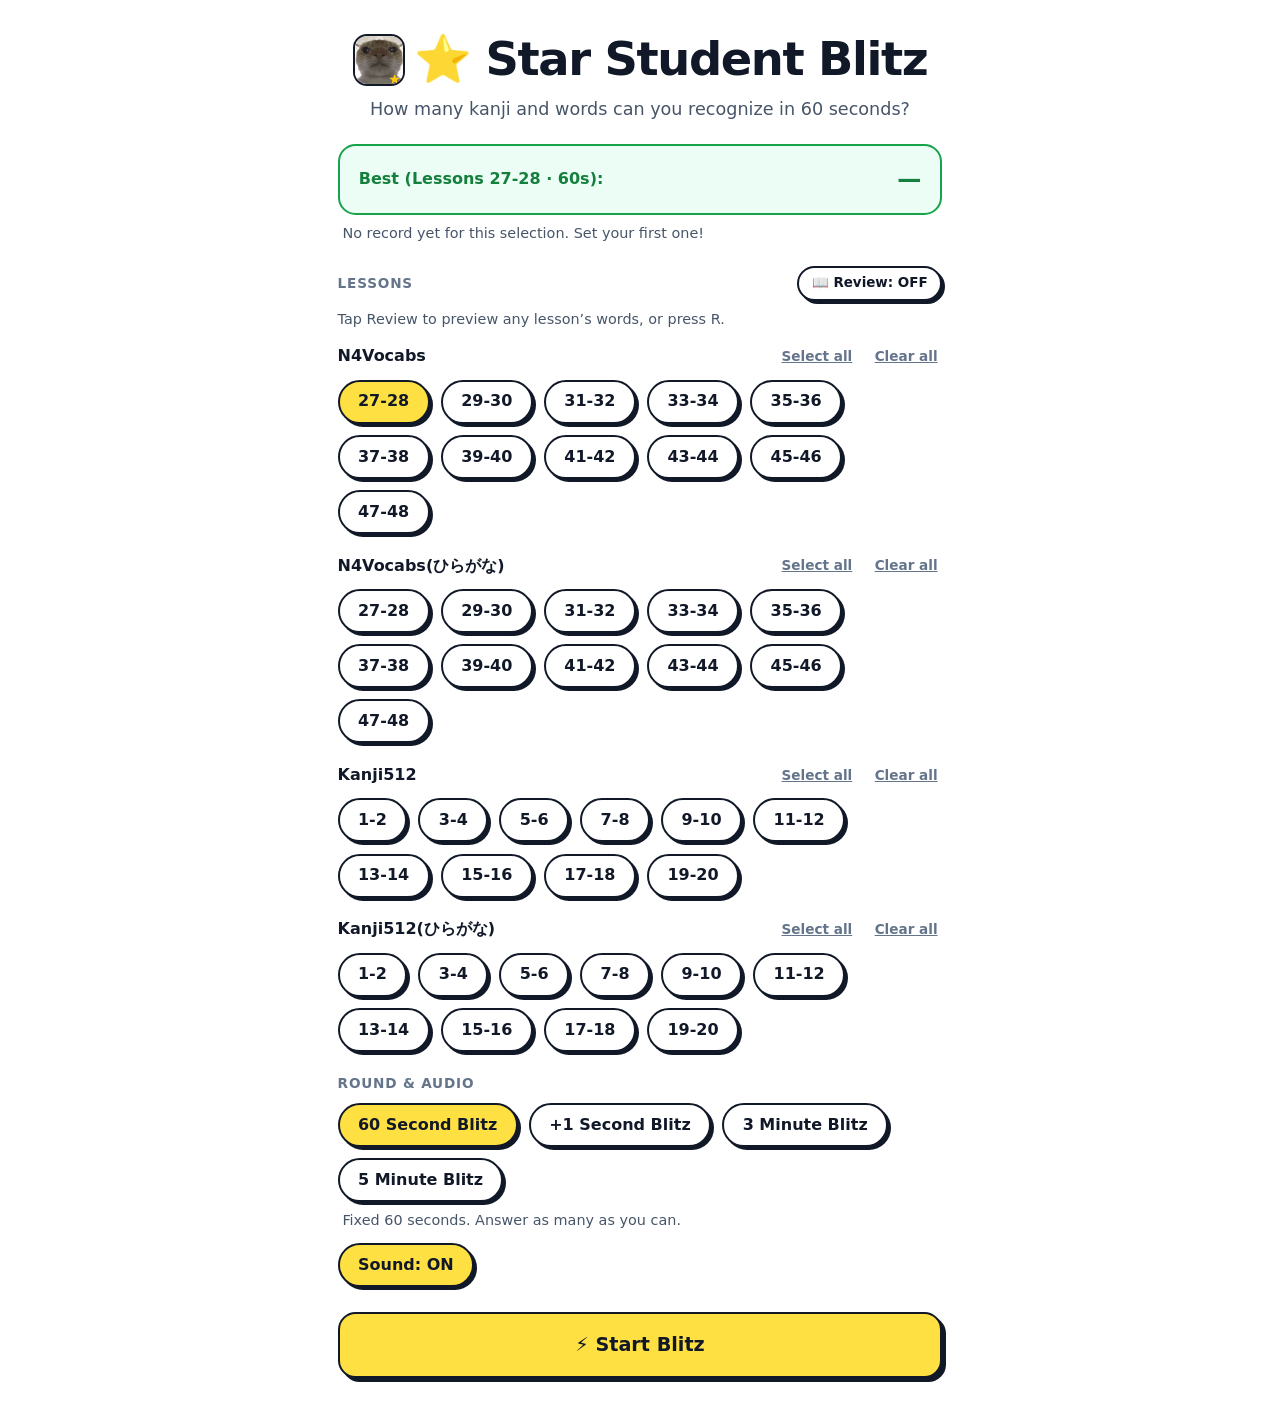
==== commit ca70e9bc: "Add files via upload" ====
--- a/extra-star-student.html
+++ b/extra-star-student.html
@@ -3,7 +3,16 @@
 <head>
 <meta charset="utf-8">
 <meta name="viewport" content="width=device-width, initial-scale=1, viewport-fit=cover">
-<title>Mastery Blitz</title>
+<title>Star Student Blitz</title>
+<meta name="theme-color" content="#ffe043">
+<meta name="apple-mobile-web-app-capable" content="yes">
+<meta name="apple-mobile-web-app-title" content="Star Student Blitz">
+<meta name="apple-mobile-web-app-status-bar-style" content="default">
+<meta name="mobile-web-app-capable" content="yes">
+<link rel="manifest" href="./manifest.webmanifest">
+<link rel="apple-touch-icon" sizes="180x180" href="./icons/apple-touch-icon-180.png">
+<link rel="icon" sizes="192x192" type="image/png" href="./icons/icon-192.png">
+<link rel="icon" href="./favicon.ico" sizes="any">
 <style>
 :root{--bg:#fff;--surface:#fff;--ink:#111827;--muted:#475569;--label:#64748b;--line:#111827;--shadow:#111827;--yellow:#ffe043;--on-y:#111827;--good:#15803d;--good-bg:#ecfdf5;--good-line:#16a34a;--bad:#b91c1c;--bad-bg:#fee2e2;--warn-bg:#fef3c7;--warn:#92400e;--warn-line:#d97706;box-sizing:border-box;padding-top:env(safe-area-inset-top,0px);padding-bottom:env(safe-area-inset-bottom,0px)}
 @media (prefers-color-scheme:dark){:root:not([data-theme="light"]){--bg:#0b1220;--surface:#131c2e;--ink:#f1f5f9;--muted:#cbd5e1;--label:#94a3b8;--line:#e2e8f0;--shadow:#e2e8f0;--good:#4ade80;--good-bg:#052e1b;--good-line:#22c55e;--bad:#fca5a5;--bad-bg:#450a0a;--warn-bg:#422006;--warn:#fcd34d;--warn-line:#f59e0b}}
@@ -14,6 +23,8 @@
 main{max-width:640px;margin:0 auto;padding:1.5rem 1.1rem 3rem}
 [hidden]{display:none!important}
 h1{font-size:clamp(2rem,8vw,2.9rem);font-weight:900;letter-spacing:-.03em;text-align:center;margin:.2rem 0 .3rem}
+.brand{display:flex;align-items:center;justify-content:center;flex-wrap:wrap;gap:.6rem}
+.brand img{width:52px;height:52px;object-fit:cover;border:2.5px solid var(--line);border-radius:14px;flex:none}
 .sub{text-align:center;color:var(--muted);font-size:1.1rem;margin:0 0 1.4rem}
 .lbl{color:var(--label);font-weight:800;font-size:.85rem;letter-spacing:.06em;text-transform:uppercase;margin:1.4rem 0 .6rem;display:flex;justify-content:space-between;align-items:center;gap:.5rem}
 .lbl .mini{display:flex;gap:.9rem}
@@ -74,7 +85,13 @@
 .miss span{color:var(--muted);font-weight:700}.miss span b{color:var(--good);font-size:1.05rem}.miss span small{color:var(--bad);font-weight:600;font-size:.85rem}
 .two{display:grid;grid-template-columns:1fr 1fr;gap:.8rem;margin-top:1.4rem}
 .two .btn{border-radius:1rem;padding:.9rem}
-.rv{text-transform:none;letter-spacing:0;font-size:.8rem;font-weight:700}.rv.on{background:var(--yellow);color:var(--on-y);border:2px solid var(--line);border-radius:999px;padding:.1rem .65rem}
+.review-toggle{font-size:.84rem;letter-spacing:0;text-transform:none;padding:.4rem .8rem;white-space:nowrap}
+.review-hint{margin:-.1rem 0 .8rem!important}
+.review-toggle[aria-pressed="true"]{background:var(--yellow);color:var(--on-y)}
+.peek-close{border:2px solid var(--line);background:var(--surface);color:var(--ink);border-radius:.65rem;min-width:38px;min-height:38px;font-size:1.3rem;font-weight:900;line-height:1;flex:none}
+.peek h3{align-items:center}
+.peek h3 .peek-heading{display:flex;align-items:baseline;gap:.5rem;flex-wrap:wrap}
+@media (hover:none), (max-width:650px){.peek{left:12px!important;top:auto!important;right:12px;bottom:calc(12px + env(safe-area-inset-bottom,0px));width:auto;max-height:min(70vh,550px)}}
 .peek{position:fixed;z-index:15;width:min(440px,calc(100vw - 24px));max-height:min(60vh,420px);overflow-y:auto;border:2.5px solid var(--line);border-radius:1.1rem;background:var(--surface);box-shadow:5px 5px 0 var(--shadow);padding:.8rem .9rem}
 .peek h3{margin:0 0 .5rem;font-size:1rem;font-weight:900;display:flex;justify-content:space-between;gap:1rem}.peek h3 span{color:var(--label);font-weight:700;font-size:.85rem}
 .peek ul{list-style:none;margin:0;padding:0;display:grid;grid-template-columns:1fr 1fr;gap:.3rem .9rem}
@@ -93,12 +110,13 @@
 <main>
 
 <section id="setup">
-  <h1>⚡ Mastery Blitz</h1>
+  <h1 class="brand"><img src="./icons/apple-touch-icon-180.png" alt="" width="52" height="52"><span>⭐ Star Student Blitz</span></h1>
   <p class="sub" id="sub"></p>
   <div class="best"><span id="bestLbl">Best:</span><b id="bestPts">—</b></div>
   <p class="bestsub" id="bestSub"></p>
 
-  <div class="lbl"><span>Lessons</span><span class="rv" id="rvHint"></span></div>
+  <div class="lbl"><span>Lessons</span><button class="chip review-toggle" id="reviewBtn" type="button" aria-pressed="false" aria-controls="peek">📖 Review: OFF</button></div>
+  <p class="bestsub review-hint" id="rvHint" role="status"></p>
   <div id="chips"></div>
 
   <div class="lbl"><span>Round &amp; audio</span></div>
@@ -131,7 +149,7 @@
 </section>
 
 </main>
-<div class="peek" id="peek" hidden role="tooltip"></div>
+<div class="peek" id="peek" hidden role="dialog" aria-label="Lesson word review"></div>
 <div class="ov" id="pause" hidden role="dialog" aria-modal="true" aria-label="Paused">
   <div class="pm"><h2>⏸ Paused</h2><p>The timer is stopped.</p>
     <button class="btn y" id="resume">▶ Resume</button>
@@ -2445,34 +2463,56 @@
 $('#chips').onclick=e=>{
   const a=e.target.closest('[data-act]');
   if(a){const ks=PARTS[+a.dataset.p][1];S.sel=a.dataset.act==='all'?[...new Set([...S.sel,...ks])]:S.sel.filter(k=>!ks.includes(k));save();renderSetup();return}
-  const c=e.target.closest('[data-k]');if(!c)return;const k=c.dataset.k;S.sel=S.sel.includes(k)?S.sel.filter(x=>x!==k):[...S.sel,k];save();renderSetup()};
+  const c=e.target.closest('[data-k]');if(!c)return;
+  if(review){showPeek(c);return}
+  const k=c.dataset.k;S.sel=S.sel.includes(k)?S.sel.filter(x=>x!==k):[...S.sel,k];save();renderSetup()};
 $('#modes').onclick=e=>{const c=e.target.closest('[data-m]');if(!c)return;S.mode=c.dataset.m;save();renderSetup()};
 $('#snd').onclick=()=>{S.sound=!S.sound;save();renderSetup()};
 $('#reset').onclick=()=>{if(confirm('Erase ALL personal bests and round history on this device?')){S.best={};S.hist=[];save();renderSetup()}};
 
-/* review peek: press R on the main page to toggle, then hover a lesson */
+/* Review mode: use the button or R, then hover (desktop) or tap (touch) a lesson. */
 let review=false,peekT=null;
 const esc=s=>String(s).replace(/&/g,'&amp;').replace(/</g,'&lt;').replace(/>/g,'&gt;');
-function renderReviewHint(){const el=$('#rvHint');el.classList.toggle('on',review);el.textContent=review?'Review ON · hover a lesson · R to turn off':'Press R to preview words'}
+function renderReviewHint(){
+  const btn=$('#reviewBtn');
+  btn.textContent=review?'📖 Review: ON':'📖 Review: OFF';
+  btn.setAttribute('aria-pressed',String(review));
+  $('#rvHint').textContent=review?'Review is on: tap a lesson to preview words. Tap Review again to select lessons. (R also works)':'Tap Review to preview any lesson’s words, or press R.';
+}
+function toggleReview(){review=!review;renderReviewHint();hidePeek()}
+$('#reviewBtn').onclick=toggleReview;
 function showPeek(chip){
-  if(!review||$('#setup').hidden)return;clearTimeout(peekT);
+  if(!review||$('#setup').hidden)return;
+  clearTimeout(peekT);
   const k=chip.dataset.k,list=D[k]||[],pk=$('#peek');
-  pk.innerHTML=`<h3>Lesson ${esc(lk(k))} <span>${list.length} words</span></h3><ul>${list.map(p=>`<li><span class="kanji" lang="ja">${esc(p[0])}</span><span>${esc(p[1])}</span></li>`).join('')}</ul>`;
+  pk.innerHTML=`<h3><span class="peek-heading">Lesson ${esc(lk(k))} <span>${list.length} words</span></span><button type="button" class="peek-close" aria-label="Close lesson review" title="Close">×</button></h3><ul>${list.map(p=>`<li><span class="kanji" lang="ja">${esc(p[0])}</span><span>${esc(p[1])}</span></li>`).join('')}</ul>`;
   pk.hidden=false;pk.scrollTop=0;
   const r=chip.getBoundingClientRect(),w=pk.offsetWidth,h=pk.offsetHeight;
-  let top=r.bottom+6;if(top+h>innerHeight-12)top=Math.max(12,r.top-h-6);
-  pk.style.left=Math.min(Math.max(12,r.left),Math.max(12,innerWidth-w-12))+'px';pk.style.top=top+'px';
+  let left=Math.min(Math.max(12,r.left),Math.max(12,innerWidth-w-12));
+  let top=r.bottom+8;
+  // Prefer a side placement on desktop so the popup never covers the chip being hovered.
+  if(canHover()&&r.right+w+20<innerWidth){left=r.right+10;top=Math.max(12,Math.min(r.top,innerHeight-h-12))}
+  else if(canHover()&&r.left-w-20>0){left=r.left-w-10;top=Math.max(12,Math.min(r.top,innerHeight-h-12))}
+  else if(top+h>innerHeight-12){top=Math.max(12,r.top-h-8)}
+  pk.style.left=left+'px';pk.style.top=top+'px';
 }
 function hidePeek(){clearTimeout(peekT);const pk=$('#peek');if(pk)pk.hidden=true}
 const hideSoon=()=>{clearTimeout(peekT);peekT=setTimeout(hidePeek,220)};
-$('#chips').addEventListener('mouseover',e=>{const c=e.target.closest('[data-k]');if(c)showPeek(c)});
-$('#chips').addEventListener('mouseout',e=>{if(e.target.closest('[data-k]'))hideSoon()});
+const canHover=()=>window.matchMedia('(hover: hover) and (pointer: fine)').matches;
+$('#chips').addEventListener('mouseover',e=>{if(!canHover())return;const c=e.target.closest('[data-k]');if(c)showPeek(c)});
+$('#chips').addEventListener('mouseout',e=>{if(canHover()&&e.target.closest('[data-k]'))hideSoon()});
 $('#chips').addEventListener('focusin',e=>{const c=e.target.closest('[data-k]');if(c)showPeek(c)});
 $('#chips').addEventListener('focusout',hideSoon);
+$('#peek').addEventListener('click',e=>{if(e.target.closest('.peek-close'))hidePeek()});
 $('#peek').addEventListener('mouseenter',()=>clearTimeout(peekT));
-$('#peek').addEventListener('mouseleave',hideSoon);
+$('#peek').addEventListener('mouseleave',()=>{if(canHover())hideSoon()});
+document.addEventListener('pointerdown',e=>{
+  if(!$('#peek').hidden&&!e.target.closest('#peek')&&!e.target.closest('#chips [data-k]'))hidePeek();
+});
 document.addEventListener('keydown',e=>{
-  if((e.key==='r'||e.key==='R')&&!e.ctrlKey&&!e.metaKey&&!e.altKey&&!$('#setup').hidden){e.preventDefault();review=!review;renderReviewHint();if(!review)hidePeek()}
+  if($('#setup').hidden)return;
+  if((e.key==='r'||e.key==='R')&&!e.ctrlKey&&!e.metaKey&&!e.altKey){e.preventDefault();toggleReview()}
+  else if(e.key==='Escape'&&!$('#peek').hidden){e.preventDefault();hidePeek()}
 });
 
 /* round */
